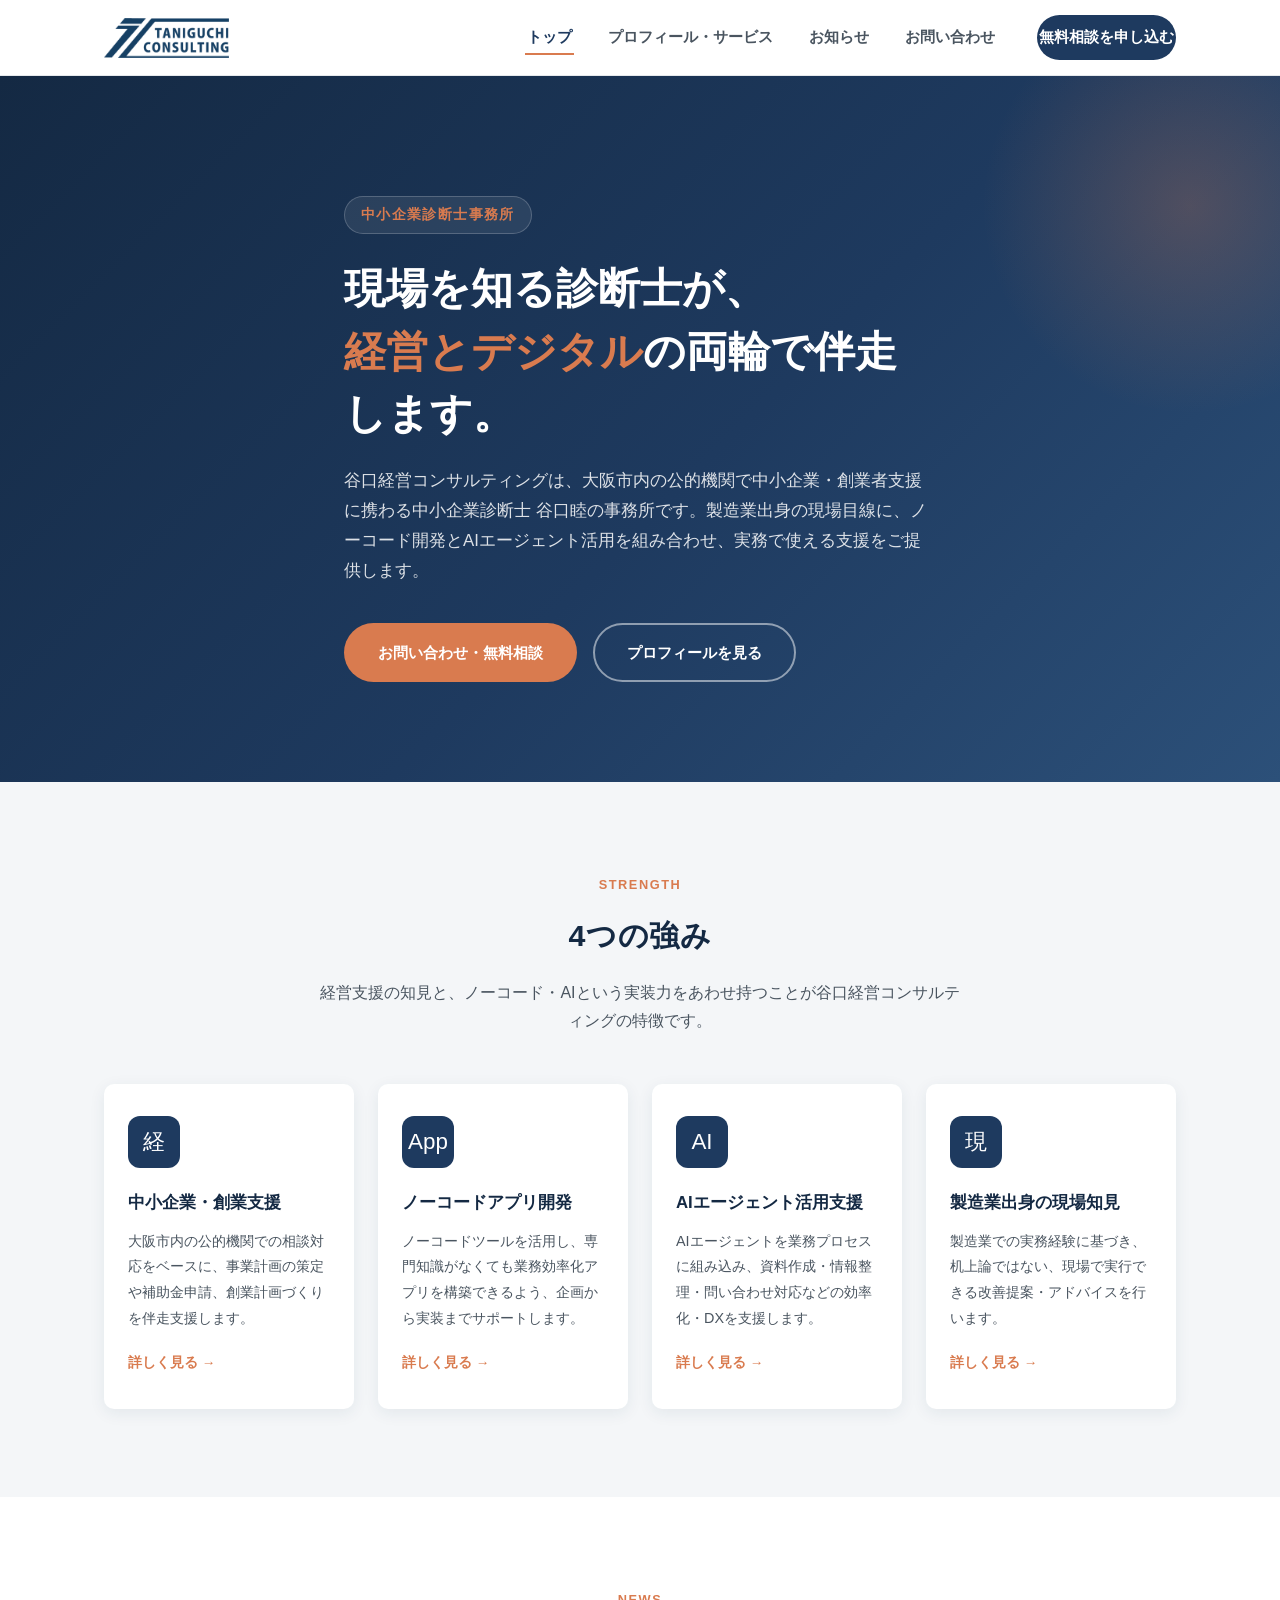
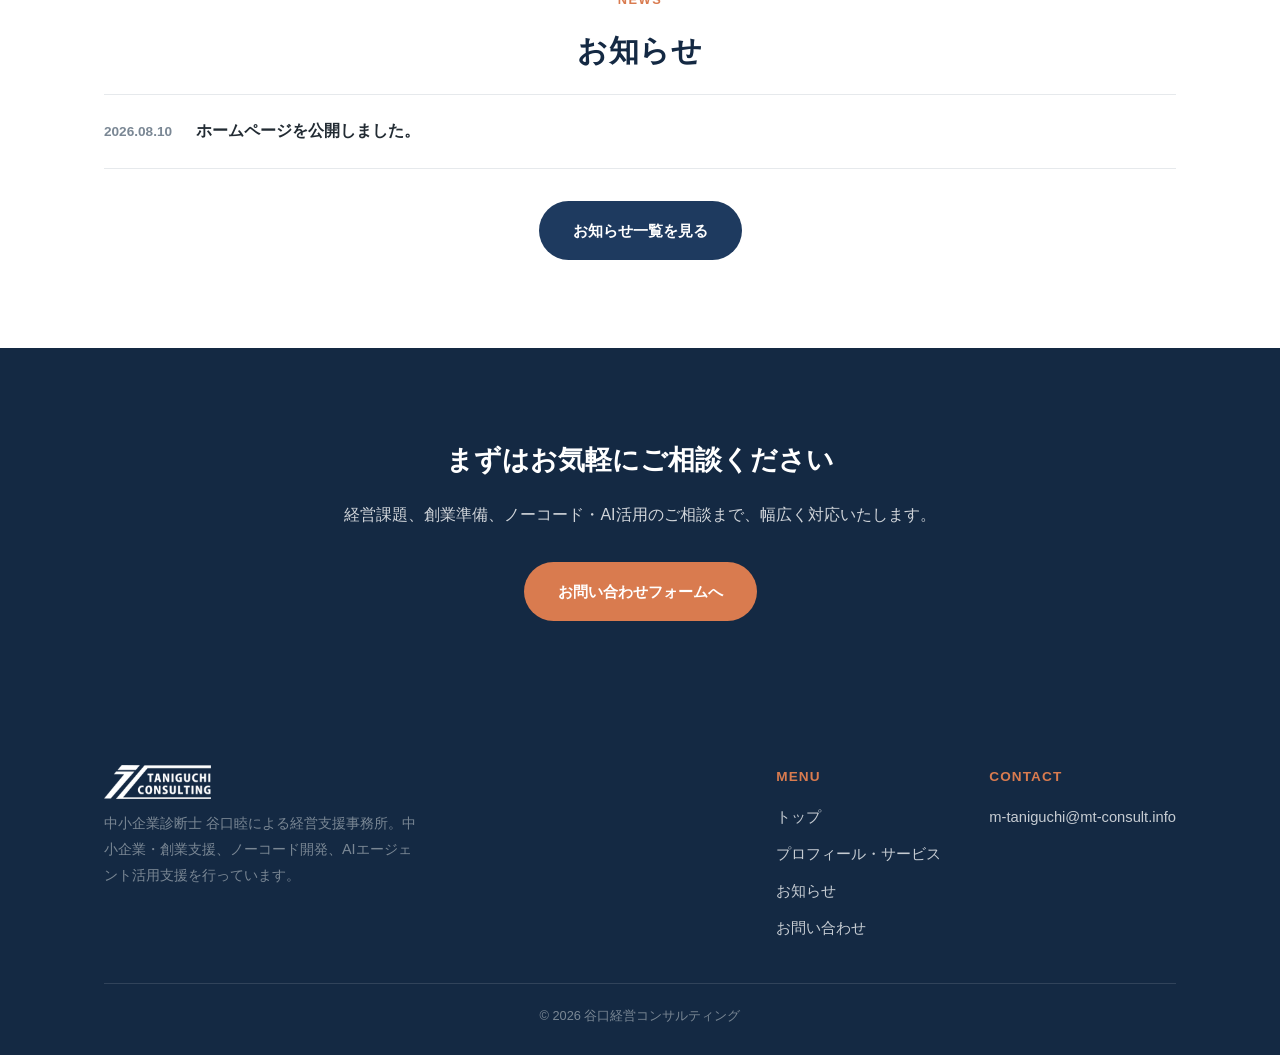
==== index.html @ 9f9dc119 "谷口経営コンサルティング ホームページ公開 トップ/プロフィール・サービス/お知らせ/お問い合わせの4ページ構成の静的サイト  Co-Authored-By: Claude Sonnet 5 <nor" ====
<!DOCTYPE html>
<html lang="ja">
<head>
<meta charset="UTF-8">
<meta name="viewport" content="width=device-width, initial-scale=1.0">
<title>谷口経営コンサルティング｜中小企業・創業支援 / ノーコード・AI活用支援</title>
<meta name="description" content="谷口経営コンサルティングは、中小企業診断士 谷口睦が中小企業・創業者の支援、ノーコードアプリ開発支援、AIエージェント活用支援を行う事務所です。">
<link rel="icon" type="image/png" href="images/favicon.png">
<link rel="stylesheet" href="css/style.css">
</head>
<body>

<header class="site-header">
  <div class="container">
    <a href="index.html" class="brand">
      <img src="images/logo.png" alt="谷口経営コンサルティング">
    </a>
    <nav class="main-nav">
      <ul>
        <li><a href="index.html" class="is-active">トップ</a></li>
        <li><a href="profile.html">プロフィール・サービス</a></li>
        <li><a href="news.html">お知らせ</a></li>
        <li><a href="contact.html">お問い合わせ</a></li>
      </ul>
      <a href="contact.html" class="nav-cta">無料相談を申し込む</a>
    </nav>
    <button class="nav-toggle" aria-label="メニューを開く" aria-expanded="false">
      <span></span><span></span><span></span>
    </button>
  </div>
</header>

<main>

  <section class="hero">
    <div class="container hero-inner">
      <span class="hero-eyebrow">中小企業診断士事務所</span>
      <h1>現場を知る診断士が、<br><span>経営とデジタル</span>の両輪で伴走します。</h1>
      <p>谷口経営コンサルティングは、大阪市内の公的機関で中小企業・創業者支援に携わる中小企業診断士 谷口睦の事務所です。製造業出身の現場目線に、ノーコード開発とAIエージェント活用を組み合わせ、実務で使える支援をご提供します。</p>
      <div class="hero-actions">
        <a href="contact.html" class="btn btn-primary">お問い合わせ・無料相談</a>
        <a href="profile.html" class="btn btn-outline">プロフィールを見る</a>
      </div>
    </div>
  </section>

  <section class="strengths">
    <div class="container">
      <div class="section-head">
        <span class="section-label">STRENGTH</span>
        <h2 class="section-title">4つの強み</h2>
        <p class="section-desc">経営支援の知見と、ノーコード・AIという実装力をあわせ持つことが谷口経営コンサルティングの特徴です。</p>
      </div>
      <div class="strength-grid">

        <div class="strength-card">
          <div class="strength-icon">経</div>
          <h3>中小企業・創業支援</h3>
          <p>大阪市内の公的機関での相談対応をベースに、事業計画の策定や補助金申請、創業計画づくりを伴走支援します。</p>
          <a href="profile.html#service-consulting" class="more-link">詳しく見る &rarr;</a>
        </div>

        <div class="strength-card">
          <div class="strength-icon">App</div>
          <h3>ノーコードアプリ開発</h3>
          <p>ノーコードツールを活用し、専門知識がなくても業務効率化アプリを構築できるよう、企画から実装までサポートします。</p>
          <a href="profile.html#service-nocode" class="more-link">詳しく見る &rarr;</a>
        </div>

        <div class="strength-card">
          <div class="strength-icon">AI</div>
          <h3>AIエージェント活用支援</h3>
          <p>AIエージェントを業務プロセスに組み込み、資料作成・情報整理・問い合わせ対応などの効率化・DXを支援します。</p>
          <a href="profile.html#service-ai" class="more-link">詳しく見る &rarr;</a>
        </div>

        <div class="strength-card">
          <div class="strength-icon">現</div>
          <h3>製造業出身の現場知見</h3>
          <p>製造業での実務経験に基づき、机上論ではない、現場で実行できる改善提案・アドバイスを行います。</p>
          <a href="profile.html#service-manufacturing" class="more-link">詳しく見る &rarr;</a>
        </div>

      </div>
    </div>
  </section>

  <section class="news-section">
    <div class="container">
      <div class="section-head">
        <span class="section-label">NEWS</span>
        <h2 class="section-title">お知らせ</h2>
      </div>
      <div class="news-preview-list">
        <a href="news.html" class="news-preview-item">
          <span class="news-date">2026.08.10</span>
          <span class="news-title">ホームページを公開しました。</span>
        </a>
      </div>
      <div class="news-more">
        <a href="news.html" class="btn btn-navy">お知らせ一覧を見る</a>
      </div>
    </div>
  </section>

  <section class="cta">
    <div class="container">
      <h2>まずはお気軽にご相談ください</h2>
      <p>経営課題、創業準備、ノーコード・AI活用のご相談まで、幅広く対応いたします。</p>
      <a href="contact.html" class="btn btn-primary">お問い合わせフォームへ</a>
    </div>
  </section>

</main>

<footer class="site-footer">
  <div class="container">
    <div class="footer-inner">
      <div class="footer-brand">
        <img src="images/logo.png" alt="谷口経営コンサルティング">
        <p>中小企業診断士 谷口睦による経営支援事務所。中小企業・創業支援、ノーコード開発、AIエージェント活用支援を行っています。</p>
      </div>
      <div class="footer-nav">
        <div>
          <h4>MENU</h4>
          <ul>
            <li><a href="index.html">トップ</a></li>
            <li><a href="profile.html">プロフィール・サービス</a></li>
            <li><a href="news.html">お知らせ</a></li>
            <li><a href="contact.html">お問い合わせ</a></li>
          </ul>
        </div>
        <div>
          <h4>CONTACT</h4>
          <ul>
            <li><a href="mailto:m-taniguchi@mt-consult.info">m-taniguchi@mt-consult.info</a></li>
          </ul>
        </div>
      </div>
    </div>
    <div class="footer-bottom">
      &copy; 2026 谷口経営コンサルティング
    </div>
  </div>
</footer>

<script src="js/main.js"></script>
</body>
</html>
---- css/style.css ----
/* ===== 変数 ===== */
:root {
  --navy: #1e3a5f;
  --navy-dark: #142943;
  --navy-light: #2c5079;
  --accent: #d97b4f;
  --accent-dark: #c2653a;
  --gray-900: #222b33;
  --gray-700: #4a5560;
  --gray-500: #7a8794;
  --gray-200: #e6e9ec;
  --gray-100: #f4f6f8;
  --white: #ffffff;
  --radius: 10px;
  --shadow: 0 4px 16px rgba(30, 58, 95, 0.08);
  --shadow-hover: 0 8px 24px rgba(30, 58, 95, 0.14);
  --max-width: 1120px;
  --header-height: 76px;
}

/* ===== リセット ===== */
* {
  margin: 0;
  padding: 0;
  box-sizing: border-box;
}

html {
  scroll-behavior: smooth;
}

body {
  font-family: "Hiragino Sans", "Yu Gothic", "Noto Sans JP", "Segoe UI", sans-serif;
  color: var(--gray-900);
  line-height: 1.8;
  background: var(--white);
  -webkit-font-smoothing: antialiased;
}

img {
  max-width: 100%;
  display: block;
}

a {
  color: inherit;
  text-decoration: none;
}

ul {
  list-style: none;
}

.container {
  max-width: var(--max-width);
  margin: 0 auto;
  padding: 0 24px;
}

section {
  padding: 88px 0;
}

.section-label {
  display: inline-block;
  font-size: 0.8rem;
  letter-spacing: 0.12em;
  color: var(--accent);
  font-weight: 700;
  margin-bottom: 12px;
}

.section-title {
  font-size: 1.9rem;
  font-weight: 700;
  color: var(--navy-dark);
  margin-bottom: 16px;
  letter-spacing: 0.02em;
}

.section-desc {
  color: var(--gray-700);
  margin-bottom: 48px;
  max-width: 640px;
}

.section-head {
  text-align: center;
}

.section-head .section-desc {
  margin-left: auto;
  margin-right: auto;
}

/* ===== ヘッダー ===== */
.site-header {
  position: sticky;
  top: 0;
  z-index: 100;
  height: var(--header-height);
  background: rgba(255, 255, 255, 0.96);
  backdrop-filter: blur(6px);
  border-bottom: 1px solid var(--gray-200);
}

.site-header .container {
  height: 100%;
  display: flex;
  align-items: center;
  justify-content: space-between;
}

.brand {
  display: flex;
  align-items: center;
}

.brand img {
  height: 40px;
  width: auto;
}

.main-nav {
  display: flex;
  align-items: center;
  gap: 40px;
}

.main-nav ul {
  display: flex;
  gap: 32px;
}

.main-nav a {
  font-size: 0.95rem;
  font-weight: 600;
  color: var(--gray-700);
  padding: 8px 2px;
  border-bottom: 2px solid transparent;
  transition: color 0.2s, border-color 0.2s;
}

.main-nav a:hover,
.main-nav a.is-active {
  color: var(--navy);
  border-color: var(--accent);
}

.nav-cta {
  background: var(--navy);
  color: var(--white) !important;
  padding: 10px 22px;
  border-radius: 999px;
  font-weight: 700;
  transition: background 0.2s;
}

.nav-cta:hover {
  background: var(--navy-light);
}

.nav-toggle {
  display: none;
  flex-direction: column;
  gap: 5px;
  background: none;
  border: none;
  cursor: pointer;
  padding: 8px;
}

.nav-toggle span {
  width: 24px;
  height: 2px;
  background: var(--navy-dark);
  transition: transform 0.2s, opacity 0.2s;
}

/* ===== フッター ===== */
.site-footer {
  background: var(--navy-dark);
  color: var(--gray-200);
  padding: 56px 0 28px;
}

.footer-inner {
  display: flex;
  justify-content: space-between;
  flex-wrap: wrap;
  gap: 32px;
  margin-bottom: 32px;
}

.footer-brand img {
  height: 34px;
  margin-bottom: 12px;
  filter: brightness(0) invert(1);
}

.footer-brand p {
  color: var(--gray-500);
  font-size: 0.9rem;
  max-width: 320px;
}

.footer-nav {
  display: flex;
  gap: 48px;
  flex-wrap: wrap;
}

.footer-nav h4 {
  font-size: 0.85rem;
  letter-spacing: 0.08em;
  color: var(--accent);
  margin-bottom: 14px;
}

.footer-nav li {
  margin-bottom: 8px;
}

.footer-nav a {
  color: var(--gray-200);
  font-size: 0.92rem;
  opacity: 0.85;
}

.footer-nav a:hover {
  opacity: 1;
  color: var(--accent);
}

.footer-bottom {
  border-top: 1px solid rgba(255, 255, 255, 0.12);
  padding-top: 20px;
  font-size: 0.8rem;
  color: var(--gray-500);
  text-align: center;
}

/* ===== ヒーロー(トップ) ===== */
.hero {
  background: linear-gradient(135deg, var(--navy-dark) 0%, var(--navy) 55%, var(--navy-light) 100%);
  color: var(--white);
  padding: 120px 0 100px;
  position: relative;
  overflow: hidden;
}

.hero::after {
  content: "";
  position: absolute;
  right: -120px;
  top: -80px;
  width: 420px;
  height: 420px;
  border-radius: 50%;
  background: radial-gradient(circle, rgba(217, 123, 79, 0.25) 0%, rgba(217, 123, 79, 0) 70%);
}

.hero-inner {
  max-width: 640px;
  position: relative;
  z-index: 1;
}

.hero-eyebrow {
  display: inline-block;
  font-size: 0.85rem;
  font-weight: 700;
  letter-spacing: 0.1em;
  color: var(--accent);
  background: rgba(255, 255, 255, 0.08);
  border: 1px solid rgba(255, 255, 255, 0.2);
  padding: 6px 16px;
  border-radius: 999px;
  margin-bottom: 24px;
}

.hero h1 {
  font-size: 2.6rem;
  line-height: 1.5;
  font-weight: 700;
  margin-bottom: 20px;
}

.hero h1 span {
  color: var(--accent);
}

.hero p {
  color: rgba(255, 255, 255, 0.85);
  font-size: 1.05rem;
  margin-bottom: 36px;
}

.hero-actions {
  display: flex;
  gap: 16px;
  flex-wrap: wrap;
}

/* ===== ボタン ===== */
.btn {
  display: inline-flex;
  align-items: center;
  justify-content: center;
  padding: 14px 32px;
  border-radius: 999px;
  font-weight: 700;
  font-size: 0.95rem;
  transition: transform 0.2s, box-shadow 0.2s, background 0.2s;
  border: 2px solid transparent;
}

.btn-primary {
  background: var(--accent);
  color: var(--white);
}

.btn-primary:hover {
  background: var(--accent-dark);
  transform: translateY(-2px);
  box-shadow: var(--shadow-hover);
}

.btn-outline {
  border-color: rgba(255, 255, 255, 0.5);
  color: var(--white);
}

.btn-outline:hover {
  border-color: var(--white);
  background: rgba(255, 255, 255, 0.08);
}

.btn-navy {
  background: var(--navy);
  color: var(--white);
}

.btn-navy:hover {
  background: var(--navy-light);
  transform: translateY(-2px);
  box-shadow: var(--shadow-hover);
}

/* ===== 強みカード ===== */
.strengths {
  background: var(--gray-100);
}

.strength-grid {
  display: grid;
  grid-template-columns: repeat(4, 1fr);
  gap: 24px;
}

.strength-card {
  background: var(--white);
  border-radius: var(--radius);
  padding: 32px 24px;
  box-shadow: var(--shadow);
  transition: transform 0.2s, box-shadow 0.2s;
}

.strength-card:hover {
  transform: translateY(-4px);
  box-shadow: var(--shadow-hover);
}

.strength-icon {
  width: 52px;
  height: 52px;
  border-radius: 12px;
  background: var(--navy);
  color: var(--white);
  display: flex;
  align-items: center;
  justify-content: center;
  font-size: 1.4rem;
  margin-bottom: 20px;
}

.strength-card h3 {
  font-size: 1.05rem;
  color: var(--navy-dark);
  margin-bottom: 10px;
}

.strength-card p {
  font-size: 0.9rem;
  color: var(--gray-700);
  margin-bottom: 16px;
}

.strength-card .more-link {
  font-size: 0.85rem;
  font-weight: 700;
  color: var(--accent);
}

/* ===== お知らせプレビュー ===== */
.news-preview-list {
  border-top: 1px solid var(--gray-200);
}

.news-preview-item {
  display: flex;
  gap: 24px;
  align-items: baseline;
  padding: 22px 0;
  border-bottom: 1px solid var(--gray-200);
}

.news-date {
  flex: 0 0 auto;
  font-size: 0.85rem;
  color: var(--gray-500);
  font-weight: 600;
}

.news-title {
  color: var(--gray-900);
  font-weight: 600;
}

.news-preview-item:hover .news-title {
  color: var(--accent);
}

.news-more {
  margin-top: 32px;
  text-align: center;
}

/* ===== CTA ===== */
.cta {
  background: var(--navy-dark);
  color: var(--white);
  text-align: center;
}

.cta h2 {
  font-size: 1.7rem;
  margin-bottom: 16px;
}

.cta p {
  color: rgba(255, 255, 255, 0.8);
  margin-bottom: 32px;
}

/* ===== ページヘッダー(下層ページ共通) ===== */
.page-hero {
  background: linear-gradient(120deg, var(--navy-dark), var(--navy));
  color: var(--white);
  padding: 72px 0 64px;
  text-align: center;
}

.page-hero .section-label {
  color: var(--accent);
}

.page-hero h1 {
  font-size: 2rem;
  font-weight: 700;
}

.page-hero p {
  color: rgba(255, 255, 255, 0.8);
  margin-top: 14px;
  max-width: 560px;
  margin-left: auto;
  margin-right: auto;
}

/* ===== プロフィールページ ===== */
.profile-block {
  display: grid;
  grid-template-columns: 260px 1fr;
  gap: 48px;
  align-items: start;
}

.profile-card {
  background: var(--gray-100);
  border-radius: var(--radius);
  padding: 32px 24px;
  text-align: center;
}

.profile-avatar {
  width: 120px;
  height: 120px;
  border-radius: 50%;
  background: var(--navy);
  color: var(--white);
  display: flex;
  align-items: center;
  justify-content: center;
  font-size: 2.2rem;
  font-weight: 700;
  margin: 0 auto 20px;
}

.profile-card h2 {
  font-size: 1.2rem;
  color: var(--navy-dark);
  margin-bottom: 4px;
}

.profile-card .role {
  font-size: 0.85rem;
  color: var(--accent);
  font-weight: 700;
  margin-bottom: 20px;
}

.profile-facts {
  text-align: left;
  font-size: 0.88rem;
  color: var(--gray-700);
  border-top: 1px solid var(--gray-200);
  padding-top: 18px;
}

.profile-facts dt {
  font-weight: 700;
  color: var(--navy-dark);
  margin-top: 12px;
}

.profile-facts dt:first-child {
  margin-top: 0;
}

.profile-facts dd {
  margin-top: 2px;
}

.profile-body h2 {
  font-size: 1.15rem;
  color: var(--navy-dark);
  margin: 28px 0 12px;
}

.profile-body h2:first-child {
  margin-top: 0;
}

.profile-body p {
  color: var(--gray-700);
}

/* ===== サービス詳細 ===== */
.service-detail {
  display: grid;
  grid-template-columns: 64px 1fr;
  gap: 24px;
  padding: 36px 0;
  border-bottom: 1px solid var(--gray-200);
}

.service-detail:last-child {
  border-bottom: none;
}

.service-detail .strength-icon {
  margin-bottom: 0;
}

.service-detail h3 {
  font-size: 1.15rem;
  color: var(--navy-dark);
  margin-bottom: 10px;
}

.service-detail p {
  color: var(--gray-700);
}

/* ===== お知らせ一覧ページ ===== */
.news-list-page .news-item {
  display: grid;
  grid-template-columns: 140px 1fr;
  gap: 24px;
  padding: 28px 0;
  border-bottom: 1px solid var(--gray-200);
}

.news-list-page .news-item:first-child {
  padding-top: 0;
}

.news-tag {
  display: inline-block;
  font-size: 0.72rem;
  font-weight: 700;
  color: var(--navy);
  background: var(--gray-100);
  border-radius: 999px;
  padding: 3px 12px;
  margin-bottom: 8px;
}

.news-item h3 {
  font-size: 1.05rem;
  color: var(--navy-dark);
  margin-bottom: 8px;
}

.news-item p {
  color: var(--gray-700);
  font-size: 0.94rem;
}

/* ===== お問い合わせページ ===== */
.contact-layout {
  display: grid;
  grid-template-columns: 1fr 1.3fr;
  gap: 56px;
}

.contact-info h2 {
  font-size: 1.1rem;
  color: var(--navy-dark);
  margin-bottom: 14px;
}

.contact-info p {
  color: var(--gray-700);
  margin-bottom: 24px;
}

.contact-info-item {
  display: flex;
  gap: 14px;
  align-items: flex-start;
  margin-bottom: 20px;
}

.contact-info-item .strength-icon {
  width: 40px;
  height: 40px;
  font-size: 1rem;
  flex: none;
  margin-bottom: 0;
}

.contact-info-item span {
  font-size: 0.9rem;
  color: var(--gray-700);
}

.contact-info-item strong {
  display: block;
  color: var(--navy-dark);
  font-size: 0.95rem;
}

.contact-form {
  background: var(--gray-100);
  border-radius: var(--radius);
  padding: 40px;
}

.form-group {
  margin-bottom: 22px;
}

.form-group label {
  display: block;
  font-size: 0.88rem;
  font-weight: 700;
  color: var(--navy-dark);
  margin-bottom: 8px;
}

.form-group .required {
  color: var(--accent);
  font-weight: 700;
  margin-left: 4px;
  font-size: 0.78rem;
}

.form-group input,
.form-group textarea {
  width: 100%;
  padding: 13px 16px;
  border: 1px solid var(--gray-200);
  border-radius: 8px;
  font-size: 0.95rem;
  font-family: inherit;
  background: var(--white);
  transition: border-color 0.2s, box-shadow 0.2s;
}

.form-group input:focus,
.form-group textarea:focus {
  outline: none;
  border-color: var(--navy);
  box-shadow: 0 0 0 3px rgba(30, 58, 95, 0.12);
}

.form-group textarea {
  resize: vertical;
  min-height: 140px;
}

.form-note {
  font-size: 0.82rem;
  color: var(--gray-500);
  margin-top: 16px;
}

.form-status {
  margin-top: 16px;
  font-size: 0.9rem;
  font-weight: 600;
  display: none;
}

.form-status.is-success {
  display: block;
  color: #1a7a4c;
}

.form-status.is-error {
  display: block;
  color: #b3403a;
}

/* ===== レスポンシブ ===== */
@media (max-width: 900px) {
  .strength-grid {
    grid-template-columns: repeat(2, 1fr);
  }

  .profile-block {
    grid-template-columns: 1fr;
  }

  .profile-card {
    max-width: 320px;
    margin: 0 auto;
  }

  .contact-layout {
    grid-template-columns: 1fr;
  }
}

@media (max-width: 720px) {
  section {
    padding: 64px 0;
  }

  .hero {
    padding: 96px 0 72px;
  }

  .hero h1 {
    font-size: 2rem;
  }

  .nav-toggle {
    display: flex;
  }

  .main-nav {
    position: fixed;
    top: var(--header-height);
    left: 0;
    right: 0;
    background: var(--white);
    flex-direction: column;
    align-items: stretch;
    padding: 24px;
    gap: 20px;
    border-bottom: 1px solid var(--gray-200);
    transform: translateY(-8px);
    opacity: 0;
    visibility: hidden;
    transition: transform 0.2s, opacity 0.2s, visibility 0.2s;
  }

  .main-nav.is-open {
    transform: translateY(0);
    opacity: 1;
    visibility: visible;
  }

  .main-nav ul {
    flex-direction: column;
    gap: 4px;
  }

  .main-nav a {
    display: block;
    padding: 12px 4px;
  }

  .nav-cta {
    text-align: center;
  }

  .strength-grid {
    grid-template-columns: 1fr;
  }

  .footer-inner {
    flex-direction: column;
  }

  .news-preview-item {
    flex-direction: column;
    gap: 4px;
  }

  .news-list-page .news-item {
    grid-template-columns: 1fr;
    gap: 8px;
  }

  .contact-form {
    padding: 28px 20px;
  }

  .service-detail {
    grid-template-columns: 48px 1fr;
  }
}
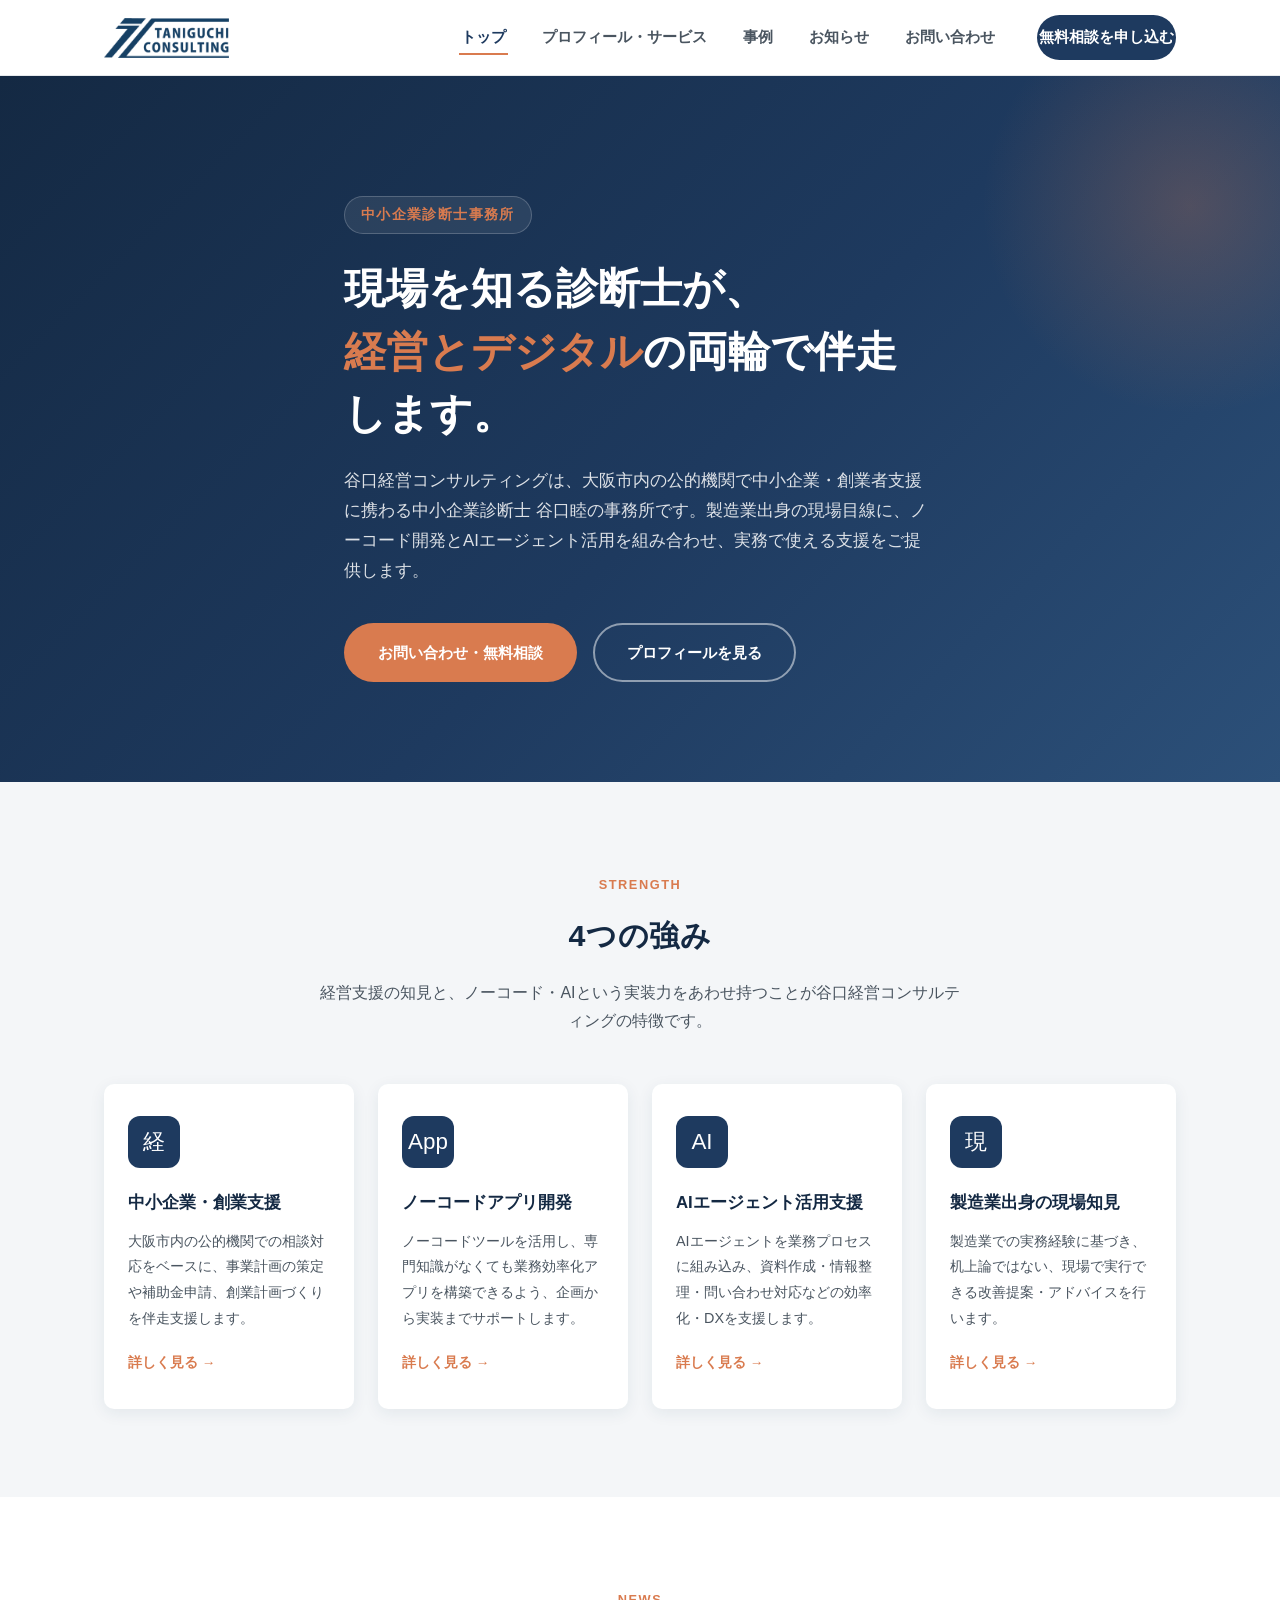
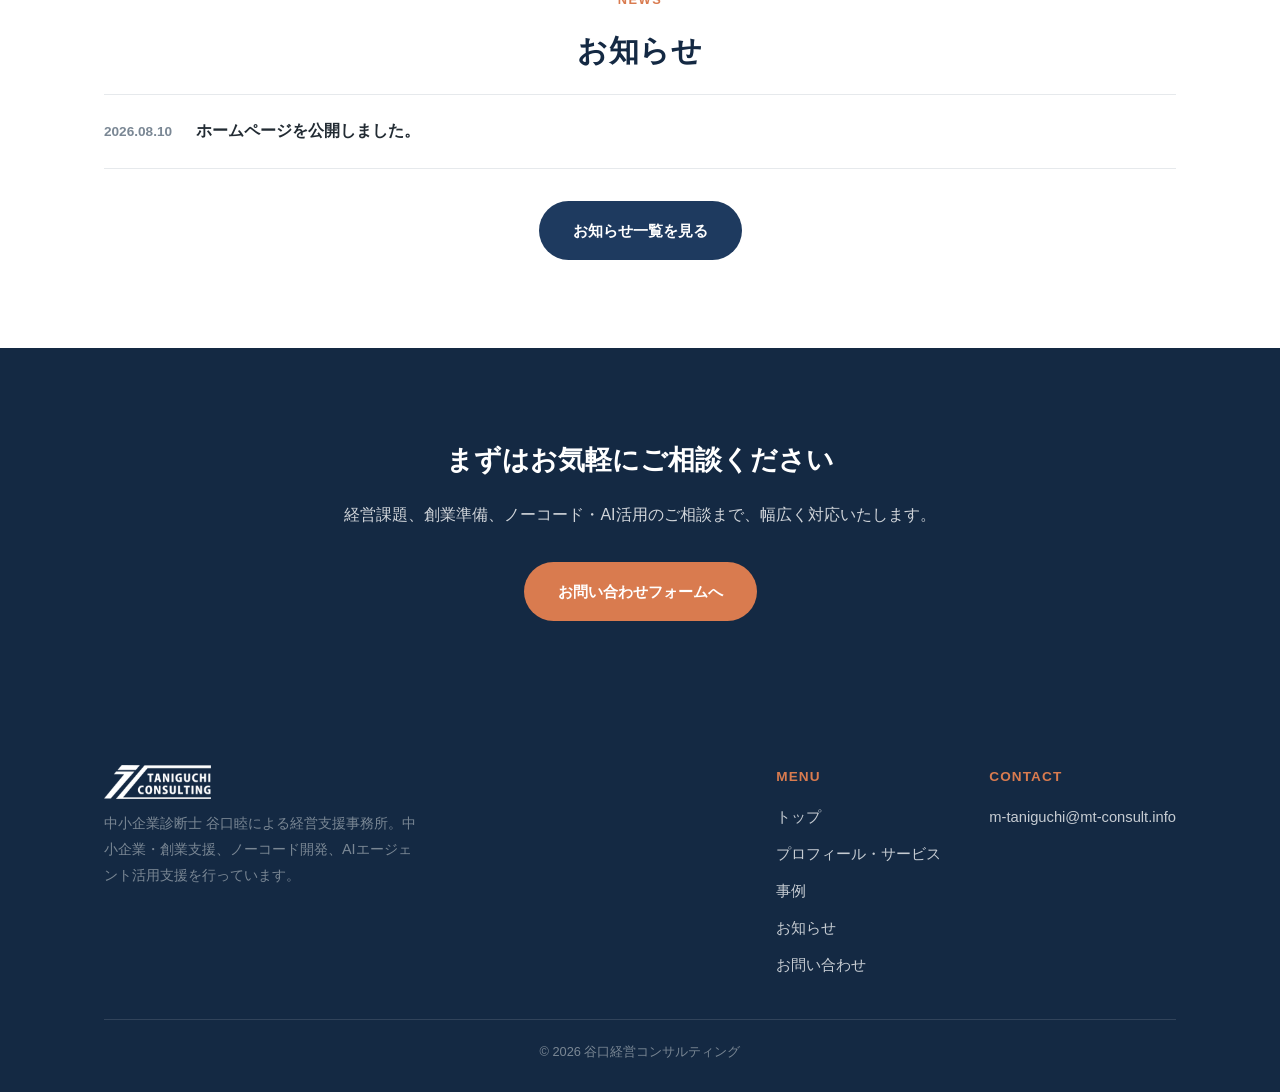
==== commit 4df18d80: "「事例」ページを追加し、支援実績を掲載 ノーコード・AI活用支援の事例4件を紹介するページを新設し、 全ページのナビゲーションに導線を追加。あわせてSEO用の sitemap.xml・robots.t" ====
--- a/index.html
+++ b/index.html
@@ -6,6 +6,7 @@
 <title>谷口経営コンサルティング｜中小企業・創業支援 / ノーコード・AI活用支援</title>
 <meta name="description" content="谷口経営コンサルティングは、中小企業診断士 谷口睦が中小企業・創業者の支援、ノーコードアプリ開発支援、AIエージェント活用支援を行う事務所です。">
 <link rel="icon" type="image/png" href="images/favicon.png">
+<link rel="canonical" href="https://mt-consult.info/">
 <link rel="stylesheet" href="css/style.css">
 </head>
 <body>
@@ -19,6 +20,7 @@
       <ul>
         <li><a href="index.html" class="is-active">トップ</a></li>
         <li><a href="profile.html">プロフィール・サービス</a></li>
+        <li><a href="cases.html">事例</a></li>
         <li><a href="news.html">お知らせ</a></li>
         <li><a href="contact.html">お問い合わせ</a></li>
       </ul>
@@ -126,6 +128,7 @@
           <ul>
             <li><a href="index.html">トップ</a></li>
             <li><a href="profile.html">プロフィール・サービス</a></li>
+            <li><a href="cases.html">事例</a></li>
             <li><a href="news.html">お知らせ</a></li>
             <li><a href="contact.html">お問い合わせ</a></li>
           </ul>
--- a/css/style.css
+++ b/css/style.css
@@ -618,6 +618,64 @@
   font-size: 0.94rem;
 }
 
+/* ===== 事例ページ ===== */
+.case-grid {
+  display: grid;
+  grid-template-columns: repeat(2, 1fr);
+  gap: 24px;
+}
+
+.case-card {
+  background: var(--white);
+  border-radius: var(--radius);
+  padding: 32px;
+  box-shadow: var(--shadow);
+  transition: transform 0.2s, box-shadow 0.2s;
+}
+
+.case-card:hover {
+  transform: translateY(-4px);
+  box-shadow: var(--shadow-hover);
+}
+
+.case-tag {
+  display: inline-block;
+  font-size: 0.72rem;
+  font-weight: 700;
+  color: var(--navy);
+  background: var(--gray-100);
+  border-radius: 999px;
+  padding: 3px 12px;
+  margin-bottom: 12px;
+}
+
+.case-card h3 {
+  font-size: 1.1rem;
+  color: var(--navy-dark);
+  margin-bottom: 18px;
+}
+
+.case-facts {
+  font-size: 0.9rem;
+  color: var(--gray-700);
+  border-top: 1px solid var(--gray-200);
+  padding-top: 16px;
+}
+
+.case-facts dt {
+  font-weight: 700;
+  color: var(--accent);
+  margin-top: 14px;
+}
+
+.case-facts dt:first-child {
+  margin-top: 0;
+}
+
+.case-facts dd {
+  margin-top: 4px;
+}
+
 /* ===== お問い合わせページ ===== */
 .contact-layout {
   display: grid;
@@ -738,6 +796,10 @@
 @media (max-width: 900px) {
   .strength-grid {
     grid-template-columns: repeat(2, 1fr);
+  }
+
+  .case-grid {
+    grid-template-columns: 1fr;
   }
 
   .profile-block {
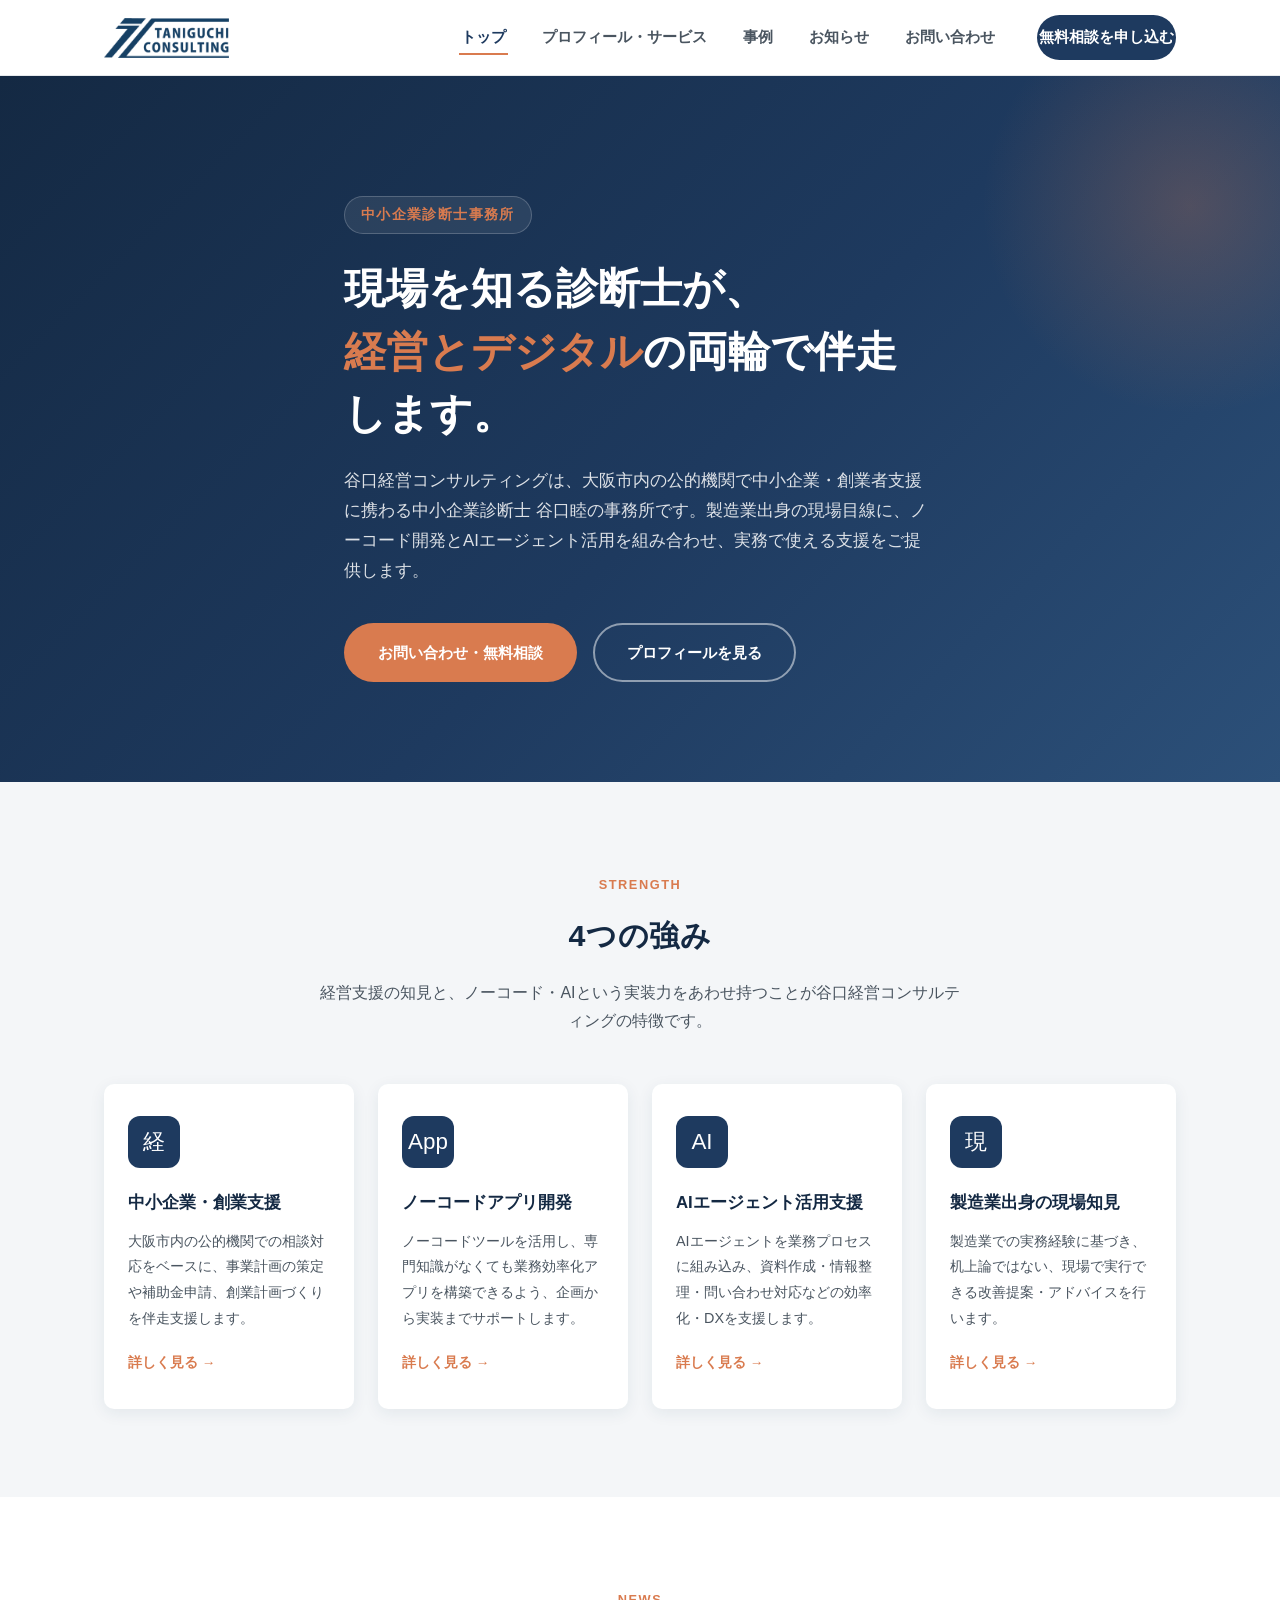
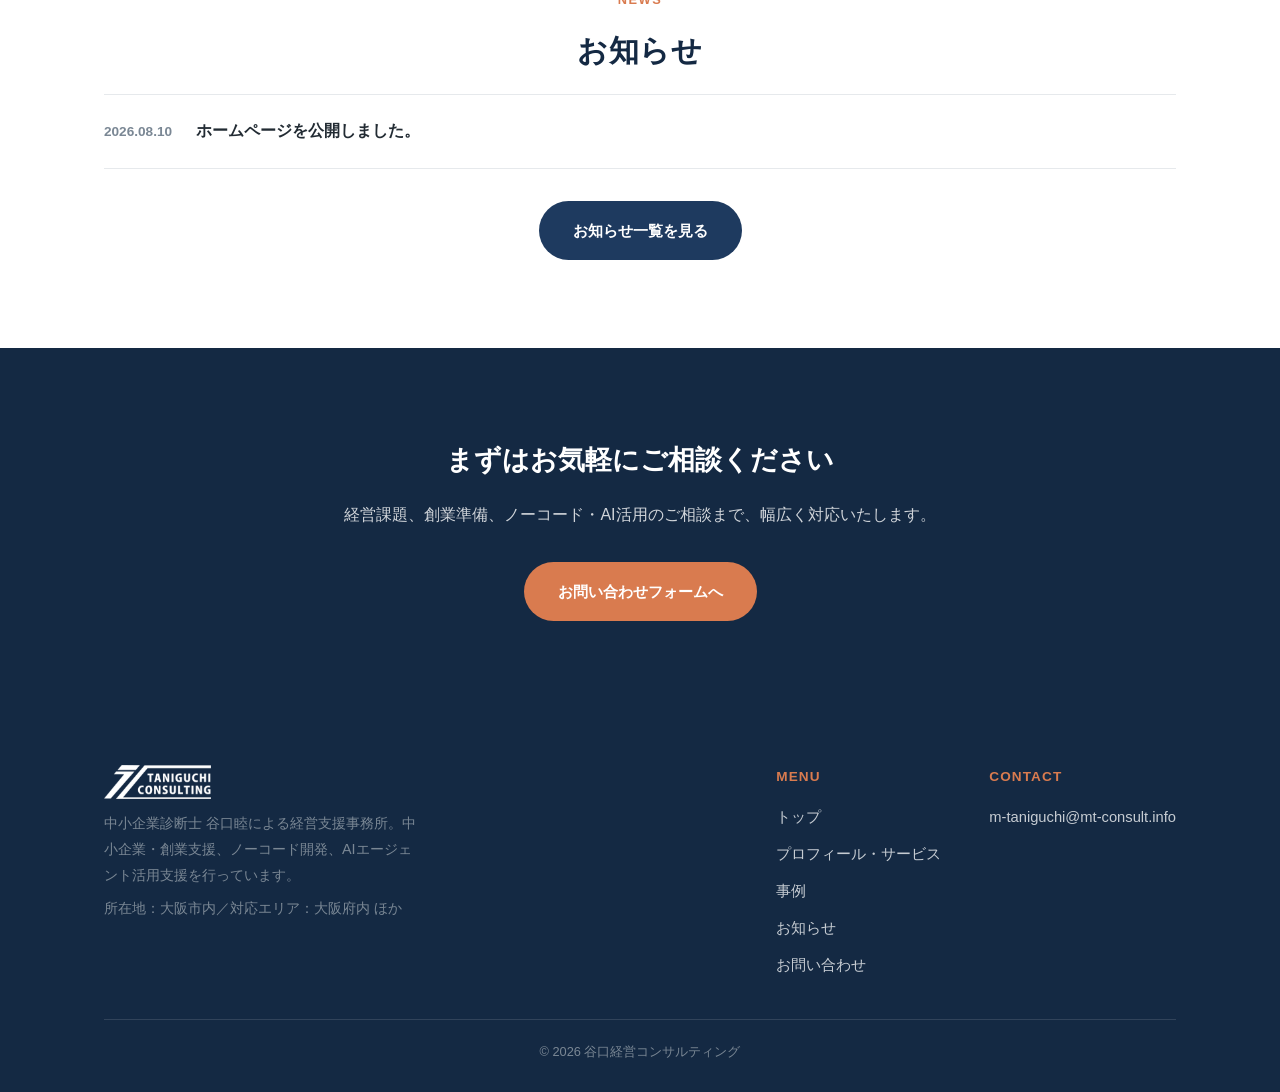
==== commit e3cdc25c: "SEO対策" ====
--- a/index.html
+++ b/index.html
@@ -3,11 +3,49 @@
 <head>
 <meta charset="UTF-8">
 <meta name="viewport" content="width=device-width, initial-scale=1.0">
-<title>谷口経営コンサルティング｜中小企業・創業支援 / ノーコード・AI活用支援</title>
-<meta name="description" content="谷口経営コンサルティングは、中小企業診断士 谷口睦が中小企業・創業者の支援、ノーコードアプリ開発支援、AIエージェント活用支援を行う事務所です。">
+<title>谷口経営コンサルティング｜大阪の中小企業診断士 創業支援・ノーコード/AI活用支援</title>
+<meta name="description" content="大阪の中小企業診断士 谷口睦による経営コンサルティング事務所。大阪市内で中小企業・創業者支援、ノーコードアプリ開発支援、AIエージェント活用支援を行っています。">
 <link rel="icon" type="image/png" href="images/favicon.png">
 <link rel="canonical" href="https://mt-consult.info/">
 <link rel="stylesheet" href="css/style.css">
+<meta property="og:type" content="website">
+<meta property="og:site_name" content="谷口経営コンサルティング">
+<meta property="og:title" content="谷口経営コンサルティング｜大阪の中小企業診断士 創業支援・ノーコード/AI活用支援">
+<meta property="og:description" content="大阪の中小企業診断士 谷口睦による経営コンサルティング事務所。大阪市内で中小企業・創業者支援、ノーコードアプリ開発支援、AIエージェント活用支援を行っています。">
+<meta property="og:url" content="https://mt-consult.info/">
+<meta property="og:image" content="https://mt-consult.info/images/logo.png">
+<meta property="og:locale" content="ja_JP">
+<meta name="twitter:card" content="summary">
+<meta name="twitter:title" content="谷口経営コンサルティング｜大阪の中小企業診断士 創業支援・ノーコード/AI活用支援">
+<meta name="twitter:description" content="大阪の中小企業診断士 谷口睦による経営コンサルティング事務所。大阪市内で中小企業・創業者支援、ノーコードアプリ開発支援、AIエージェント活用支援を行っています。">
+<meta name="twitter:image" content="https://mt-consult.info/images/logo.png">
+<script type="application/ld+json">
+{
+  "@context": "https://schema.org",
+  "@type": "ProfessionalService",
+  "name": "谷口経営コンサルティング",
+  "url": "https://mt-consult.info/",
+  "logo": "https://mt-consult.info/images/logo.png",
+  "image": "https://mt-consult.info/images/logo.png",
+  "email": "m-taniguchi@mt-consult.info",
+  "areaServed": {
+    "@type": "AdministrativeArea",
+    "name": "大阪府"
+  },
+  "address": {
+    "@type": "PostalAddress",
+    "addressLocality": "大阪市",
+    "addressRegion": "大阪府",
+    "addressCountry": "JP"
+  },
+  "founder": {
+    "@type": "Person",
+    "name": "谷口 睦",
+    "jobTitle": "中小企業診断士"
+  },
+  "description": "中小企業診断士 谷口睦による、中小企業・創業支援、ノーコードアプリ開発支援、AIエージェント活用支援を行う経営コンサルティング事務所。"
+}
+</script>
 </head>
 <body>
 
@@ -121,6 +159,7 @@
       <div class="footer-brand">
         <img src="images/logo.png" alt="谷口経営コンサルティング">
         <p>中小企業診断士 谷口睦による経営支援事務所。中小企業・創業支援、ノーコード開発、AIエージェント活用支援を行っています。</p>
+        <p class="footer-area">所在地：大阪市内／対応エリア：大阪府内 ほか</p>
       </div>
       <div class="footer-nav">
         <div>
--- a/css/style.css
+++ b/css/style.css
@@ -204,6 +204,11 @@
   max-width: 320px;
 }
 
+.footer-area {
+  margin-top: 8px;
+  font-size: 0.85rem !important;
+}
+
 .footer-nav {
   display: flex;
   gap: 48px;
@@ -494,17 +499,14 @@
 }
 
 .profile-avatar {
-  width: 120px;
-  height: 120px;
-  border-radius: 50%;
-  background: var(--navy);
-  color: var(--white);
-  display: flex;
-  align-items: center;
-  justify-content: center;
-  font-size: 2.2rem;
-  font-weight: 700;
+  width: 160px;
   margin: 0 auto 20px;
+}
+
+.profile-avatar img {
+  display: block;
+  width: 100%;
+  height: auto;
 }
 
 .profile-card h2 {
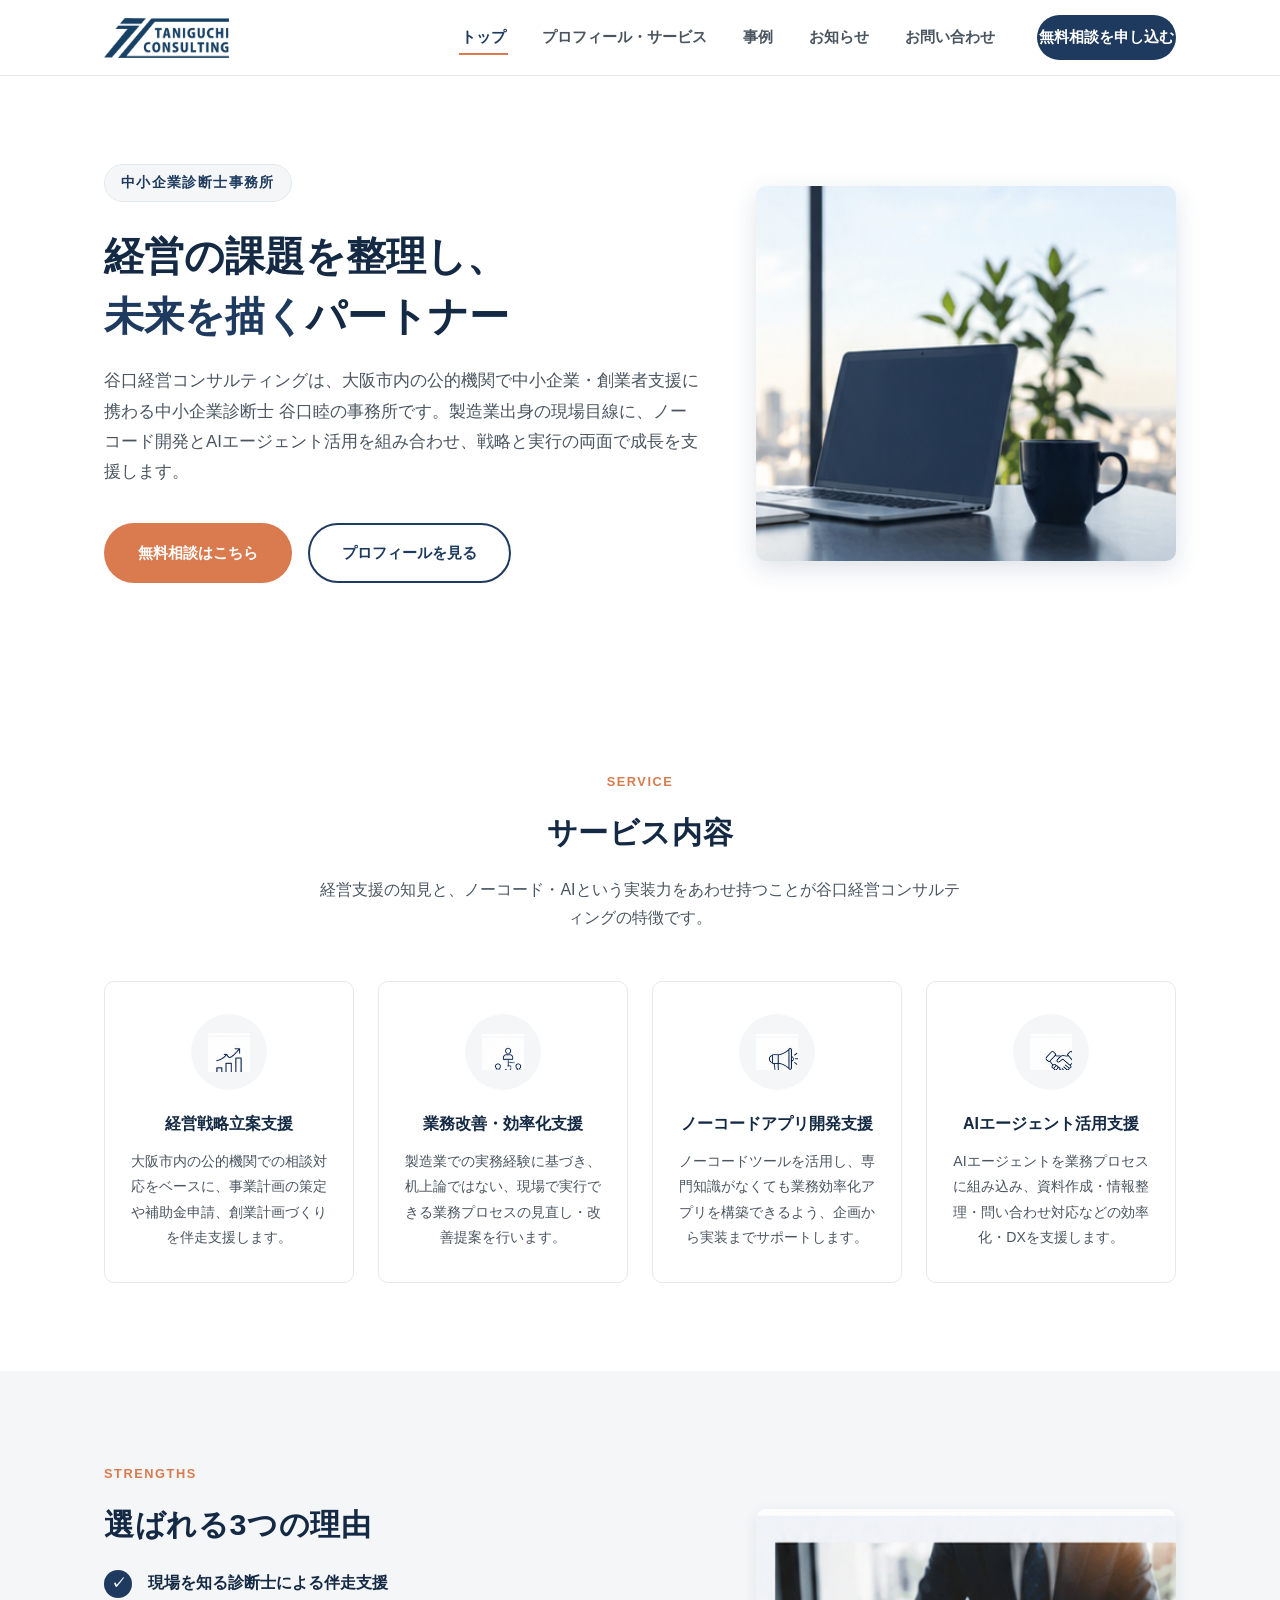
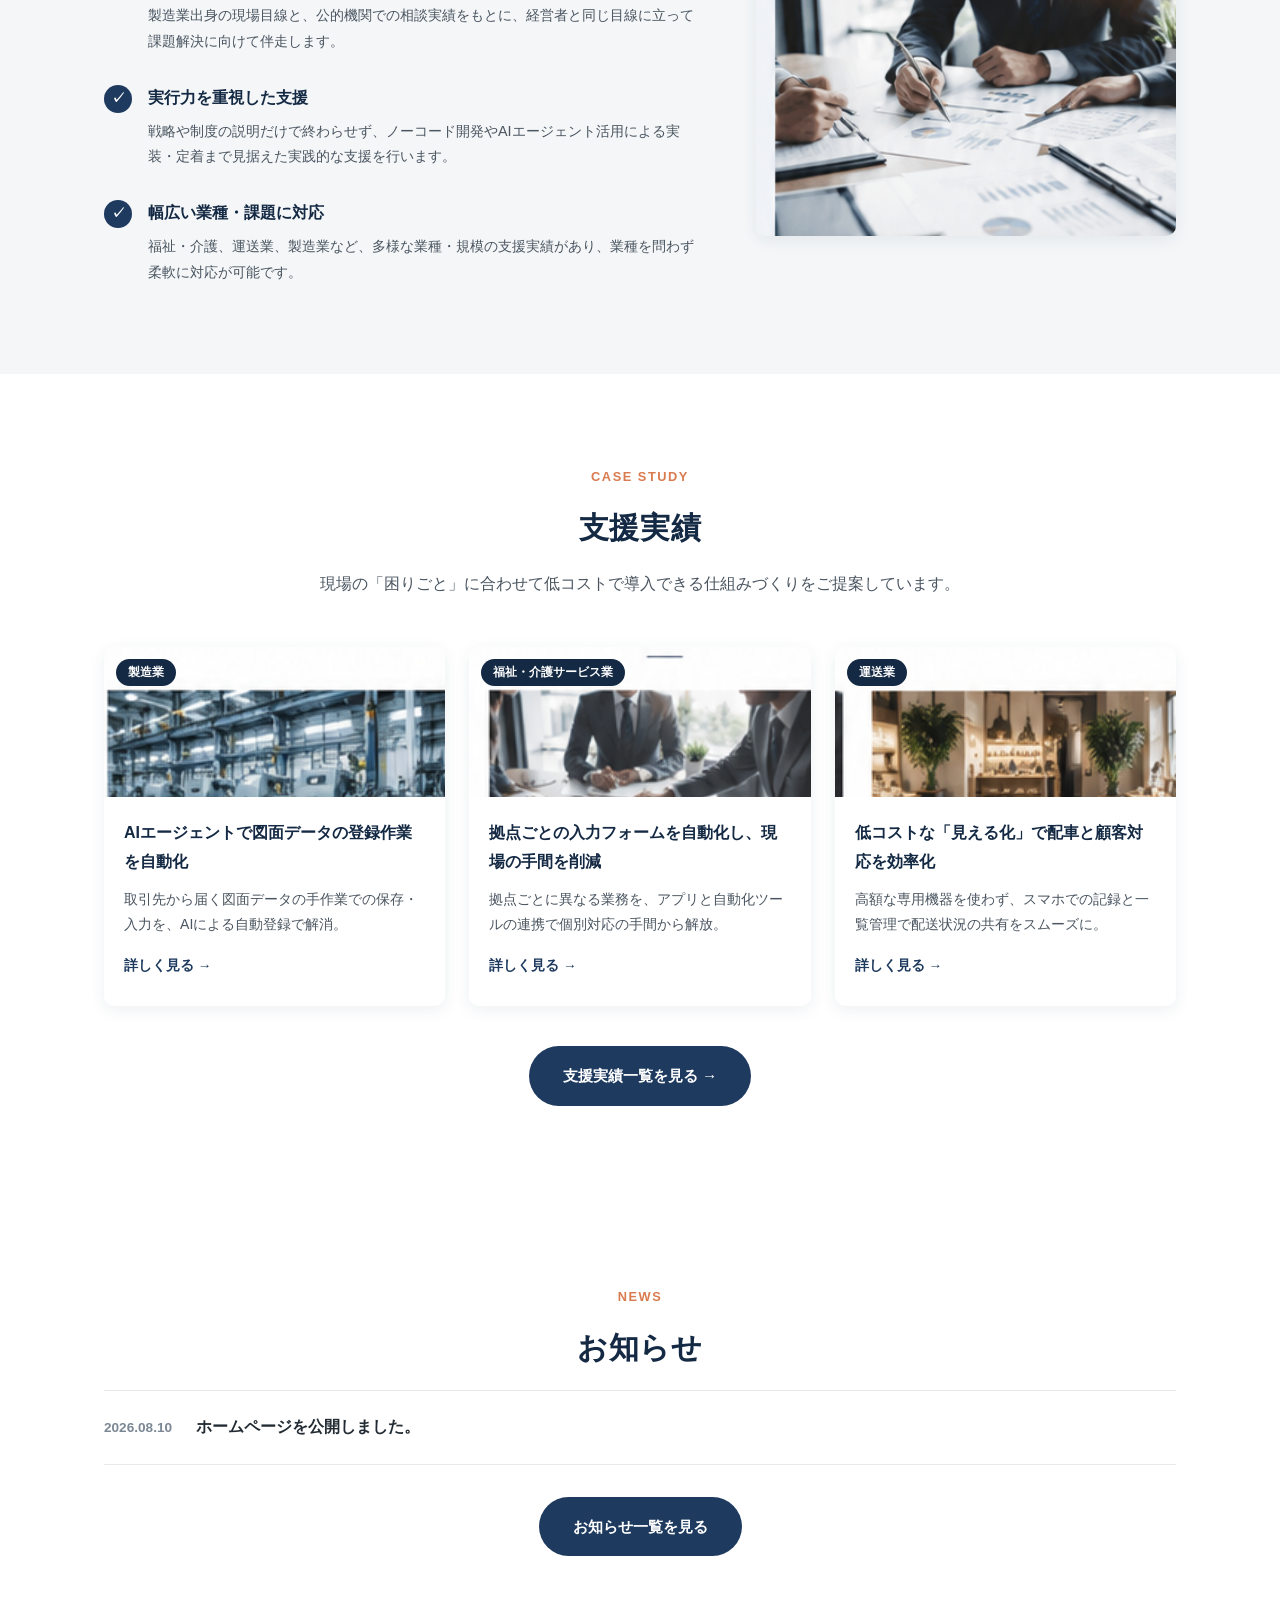
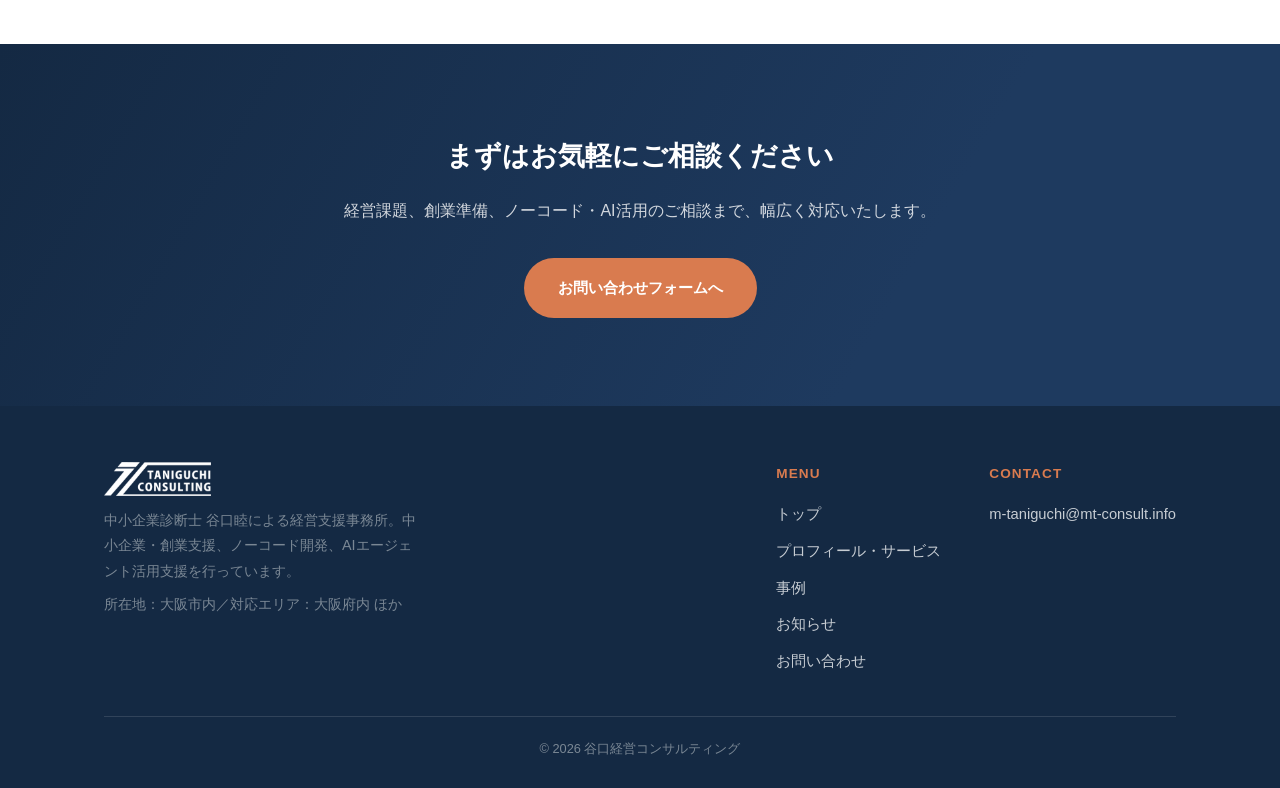
==== commit bfe24d05: "CHATGPTデザイン反映" ====
--- a/index.html
+++ b/index.html
@@ -1,8 +1,17 @@
 <!DOCTYPE html>
 <html lang="ja">
 <head>
+<!-- Google tag (gtag.js) -->
+<script async src="https://www.googletagmanager.com/gtag/js?id=G-FHK6B5BXHC"></script>
+<script>
+  window.dataLayer = window.dataLayer || [];
+  function gtag(){dataLayer.push(arguments);}
+  gtag('js', new Date());
+  gtag('config', 'G-FHK6B5BXHC');
+</script>
 <meta charset="UTF-8">
 <meta name="viewport" content="width=device-width, initial-scale=1.0">
+<meta name="google-site-verification" content="8qcHTVPtF7-eSEySMH46ZJhiQSOklkBpfkOnlJ3Kd9g" />
 <title>谷口経営コンサルティング｜大阪の中小企業診断士 創業支援・ノーコード/AI活用支援</title>
 <meta name="description" content="大阪の中小企業診断士 谷口睦による経営コンサルティング事務所。大阪市内で中小企業・創業者支援、ノーコードアプリ開発支援、AIエージェント活用支援を行っています。">
 <link rel="icon" type="image/png" href="images/favicon.png">
@@ -72,55 +81,147 @@
 
 <main>
 
-  <section class="hero">
-    <div class="container hero-inner">
-      <span class="hero-eyebrow">中小企業診断士事務所</span>
-      <h1>現場を知る診断士が、<br><span>経営とデジタル</span>の両輪で伴走します。</h1>
-      <p>谷口経営コンサルティングは、大阪市内の公的機関で中小企業・創業者支援に携わる中小企業診断士 谷口睦の事務所です。製造業出身の現場目線に、ノーコード開発とAIエージェント活用を組み合わせ、実務で使える支援をご提供します。</p>
-      <div class="hero-actions">
-        <a href="contact.html" class="btn btn-primary">お問い合わせ・無料相談</a>
-        <a href="profile.html" class="btn btn-outline">プロフィールを見る</a>
-      </div>
-    </div>
-  </section>
-
-  <section class="strengths">
+  <section class="hero-v2">
+    <div class="container">
+      <div class="hero-v2-text">
+        <span class="hero-eyebrow">中小企業診断士事務所</span>
+        <h1>経営の課題を整理し、<br><span>未来を描く</span>パートナー</h1>
+        <p>谷口経営コンサルティングは、大阪市内の公的機関で中小企業・創業者支援に携わる中小企業診断士 谷口睦の事務所です。製造業出身の現場目線に、ノーコード開発とAIエージェント活用を組み合わせ、戦略と実行の両面で成長を支援します。</p>
+        <div class="hero-actions">
+          <a href="contact.html" class="btn btn-primary">無料相談はこちら</a>
+          <a href="profile.html" class="btn btn-outline-navy">プロフィールを見る</a>
+        </div>
+      </div>
+      <div class="hero-v2-visual">
+        <img src="images/hero-visual.png" alt="谷口経営コンサルティングのオフィスワークイメージ">
+      </div>
+    </div>
+  </section>
+
+  <section class="services">
     <div class="container">
       <div class="section-head">
-        <span class="section-label">STRENGTH</span>
-        <h2 class="section-title">4つの強み</h2>
+        <span class="section-label">SERVICE</span>
+        <h2 class="section-title">サービス内容</h2>
         <p class="section-desc">経営支援の知見と、ノーコード・AIという実装力をあわせ持つことが谷口経営コンサルティングの特徴です。</p>
       </div>
-      <div class="strength-grid">
-
-        <div class="strength-card">
-          <div class="strength-icon">経</div>
-          <h3>中小企業・創業支援</h3>
+      <div class="service-icon-grid">
+
+        <div class="service-icon-card">
+          <div class="icon-box"><img src="images/icon-management.png" alt=""></div>
+          <h3>経営戦略立案支援</h3>
           <p>大阪市内の公的機関での相談対応をベースに、事業計画の策定や補助金申請、創業計画づくりを伴走支援します。</p>
-          <a href="profile.html#service-consulting" class="more-link">詳しく見る &rarr;</a>
-        </div>
-
-        <div class="strength-card">
-          <div class="strength-icon">App</div>
-          <h3>ノーコードアプリ開発</h3>
+        </div>
+
+        <div class="service-icon-card">
+          <div class="icon-box"><img src="images/icon-operations.png" alt=""></div>
+          <h3>業務改善・効率化支援</h3>
+          <p>製造業での実務経験に基づき、机上論ではない、現場で実行できる業務プロセスの見直し・改善提案を行います。</p>
+        </div>
+
+        <div class="service-icon-card">
+          <div class="icon-box"><img src="images/icon-nocode.png" alt=""></div>
+          <h3>ノーコードアプリ開発支援</h3>
           <p>ノーコードツールを活用し、専門知識がなくても業務効率化アプリを構築できるよう、企画から実装までサポートします。</p>
-          <a href="profile.html#service-nocode" class="more-link">詳しく見る &rarr;</a>
-        </div>
-
-        <div class="strength-card">
-          <div class="strength-icon">AI</div>
+        </div>
+
+        <div class="service-icon-card">
+          <div class="icon-box"><img src="images/icon-ai.png" alt=""></div>
           <h3>AIエージェント活用支援</h3>
           <p>AIエージェントを業務プロセスに組み込み、資料作成・情報整理・問い合わせ対応などの効率化・DXを支援します。</p>
-          <a href="profile.html#service-ai" class="more-link">詳しく見る &rarr;</a>
-        </div>
-
-        <div class="strength-card">
-          <div class="strength-icon">現</div>
-          <h3>製造業出身の現場知見</h3>
-          <p>製造業での実務経験に基づき、机上論ではない、現場で実行できる改善提案・アドバイスを行います。</p>
-          <a href="profile.html#service-manufacturing" class="more-link">詳しく見る &rarr;</a>
-        </div>
-
+        </div>
+
+      </div>
+    </div>
+  </section>
+
+  <section class="why-us">
+    <div class="container">
+      <div class="why-us-copy">
+        <span class="section-label">STRENGTHS</span>
+        <h2 class="section-title">選ばれる3つの理由</h2>
+        <div class="why-us-list">
+
+          <div class="why-us-item">
+            <div class="why-us-check">&#10003;</div>
+            <div>
+              <h3>現場を知る診断士による伴走支援</h3>
+              <p>製造業出身の現場目線と、公的機関での相談実績をもとに、経営者と同じ目線に立って課題解決に向けて伴走します。</p>
+            </div>
+          </div>
+
+          <div class="why-us-item">
+            <div class="why-us-check">&#10003;</div>
+            <div>
+              <h3>実行力を重視した支援</h3>
+              <p>戦略や制度の説明だけで終わらせず、ノーコード開発やAIエージェント活用による実装・定着まで見据えた実践的な支援を行います。</p>
+            </div>
+          </div>
+
+          <div class="why-us-item">
+            <div class="why-us-check">&#10003;</div>
+            <div>
+              <h3>幅広い業種・課題に対応</h3>
+              <p>福祉・介護、運送業、製造業など、多様な業種・規模の支援実績があり、業種を問わず柔軟に対応が可能です。</p>
+            </div>
+          </div>
+
+        </div>
+      </div>
+      <div class="why-us-visual">
+        <img src="images/strengths-meeting.png" alt="打ち合わせの様子">
+      </div>
+    </div>
+  </section>
+
+  <section class="case-preview">
+    <div class="container">
+      <div class="section-head">
+        <span class="section-label">CASE STUDY</span>
+        <h2 class="section-title">支援実績</h2>
+        <p class="section-desc">現場の「困りごと」に合わせて低コストで導入できる仕組みづくりをご提案しています。</p>
+      </div>
+      <div class="case-preview-grid">
+
+        <a href="cases.html#case-manufacturing" class="case-preview-card">
+          <div class="case-preview-photo">
+            <img src="images/case-manufacturing.png" alt="製造業の支援実績">
+            <span class="case-tag">製造業</span>
+          </div>
+          <div class="case-preview-body">
+            <h3>AIエージェントで図面データの登録作業を自動化</h3>
+            <p>取引先から届く図面データの手作業での保存・入力を、AIによる自動登録で解消。</p>
+            <span class="more-link">詳しく見る &rarr;</span>
+          </div>
+        </a>
+
+        <a href="cases.html#case-welfare" class="case-preview-card">
+          <div class="case-preview-photo">
+            <img src="images/case-welfare.png" alt="福祉・介護サービス業の支援実績">
+            <span class="case-tag">福祉・介護サービス業</span>
+          </div>
+          <div class="case-preview-body">
+            <h3>拠点ごとの入力フォームを自動化し、現場の手間を削減</h3>
+            <p>拠点ごとに異なる業務を、アプリと自動化ツールの連携で個別対応の手間から解放。</p>
+            <span class="more-link">詳しく見る &rarr;</span>
+          </div>
+        </a>
+
+        <a href="cases.html#case-transport" class="case-preview-card">
+          <div class="case-preview-photo">
+            <img src="images/case-transport.png" alt="運送業の支援実績">
+            <span class="case-tag">運送業</span>
+          </div>
+          <div class="case-preview-body">
+            <h3>低コストな「見える化」で配車と顧客対応を効率化</h3>
+            <p>高額な専用機器を使わず、スマホでの記録と一覧管理で配送状況の共有をスムーズに。</p>
+            <span class="more-link">詳しく見る &rarr;</span>
+          </div>
+        </a>
+
+      </div>
+      <div class="case-preview-more">
+        <a href="cases.html" class="btn btn-navy">支援実績一覧を見る &rarr;</a>
       </div>
     </div>
   </section>
@@ -143,7 +244,7 @@
     </div>
   </section>
 
-  <section class="cta">
+  <section class="cta cta-photo">
     <div class="container">
       <h2>まずはお気軽にご相談ください</h2>
       <p>経営課題、創業準備、ノーコード・AI活用のご相談まで、幅広く対応いたします。</p>
--- a/css/style.css
+++ b/css/style.css
@@ -341,6 +341,16 @@
   background: rgba(255, 255, 255, 0.08);
 }
 
+.btn-outline-navy {
+  border-color: var(--navy);
+  color: var(--navy);
+}
+
+.btn-outline-navy:hover {
+  background: var(--navy);
+  color: var(--white);
+}
+
 .btn-navy {
   background: var(--navy);
   color: var(--white);
@@ -794,8 +804,288 @@
   color: #b3403a;
 }
 
+/* ===== ヒーロー(トップ・新デザイン) ===== */
+.hero-v2 {
+  background: var(--white);
+  padding: 88px 0 96px;
+}
+
+.hero-v2 .container {
+  display: grid;
+  grid-template-columns: 1fr 420px;
+  gap: 56px;
+  align-items: center;
+}
+
+.hero-v2-text .hero-eyebrow {
+  display: inline-block;
+  font-size: 0.85rem;
+  font-weight: 700;
+  letter-spacing: 0.1em;
+  color: var(--navy);
+  background: var(--gray-100);
+  border: 1px solid var(--gray-200);
+  padding: 6px 16px;
+  border-radius: 999px;
+  margin-bottom: 24px;
+}
+
+.hero-v2-text h1 {
+  font-size: 2.5rem;
+  line-height: 1.5;
+  font-weight: 700;
+  color: var(--navy-dark);
+  margin-bottom: 20px;
+}
+
+.hero-v2-text h1 span {
+  color: var(--navy);
+}
+
+.hero-v2-text p {
+  color: var(--gray-700);
+  font-size: 1.05rem;
+  margin-bottom: 36px;
+}
+
+.hero-v2-visual img {
+  border-radius: var(--radius);
+  box-shadow: var(--shadow-hover);
+  width: 100%;
+  height: auto;
+}
+
+/* ===== サービスアイコンカード ===== */
+.service-icon-grid {
+  display: grid;
+  grid-template-columns: repeat(4, 1fr);
+  gap: 24px;
+}
+
+.service-icon-card {
+  background: var(--white);
+  border: 1px solid var(--gray-200);
+  border-radius: var(--radius);
+  padding: 32px 22px;
+  text-align: center;
+  transition: transform 0.2s, box-shadow 0.2s;
+}
+
+.service-icon-card:hover {
+  transform: translateY(-4px);
+  box-shadow: var(--shadow);
+}
+
+.service-icon-card .icon-box {
+  width: 76px;
+  height: 76px;
+  margin: 0 auto 20px;
+  border-radius: 50%;
+  background: var(--gray-100);
+  display: flex;
+  align-items: center;
+  justify-content: center;
+}
+
+.service-icon-card .icon-box img {
+  width: 42px;
+  height: auto;
+}
+
+.service-icon-card h3 {
+  font-size: 1rem;
+  color: var(--navy-dark);
+  margin-bottom: 10px;
+}
+
+.service-icon-card p {
+  font-size: 0.88rem;
+  color: var(--gray-700);
+}
+
+/* ===== 選ばれる理由(チェックリスト+写真) ===== */
+.why-us {
+  background: var(--gray-100);
+}
+
+.why-us .container {
+  display: grid;
+  grid-template-columns: 1fr 420px;
+  gap: 56px;
+  align-items: center;
+}
+
+.why-us-list {
+  margin-top: 8px;
+}
+
+.why-us-item {
+  display: flex;
+  gap: 16px;
+  margin-bottom: 28px;
+}
+
+.why-us-item:last-child {
+  margin-bottom: 0;
+}
+
+.why-us-check {
+  flex: none;
+  width: 28px;
+  height: 28px;
+  border-radius: 50%;
+  background: var(--navy);
+  color: var(--white);
+  display: flex;
+  align-items: center;
+  justify-content: center;
+  font-size: 0.9rem;
+  font-weight: 700;
+  margin-top: 2px;
+}
+
+.why-us-item h3 {
+  font-size: 1.02rem;
+  color: var(--navy-dark);
+  margin-bottom: 6px;
+}
+
+.why-us-item p {
+  font-size: 0.9rem;
+  color: var(--gray-700);
+}
+
+.why-us-visual img {
+  border-radius: var(--radius);
+  box-shadow: var(--shadow);
+  width: 100%;
+  height: auto;
+}
+
+/* ===== 支援実績プレビュー(トップ) ===== */
+.case-preview-grid {
+  display: grid;
+  grid-template-columns: repeat(3, 1fr);
+  gap: 24px;
+}
+
+.case-preview-card {
+  background: var(--white);
+  border-radius: var(--radius);
+  overflow: hidden;
+  box-shadow: var(--shadow);
+  transition: transform 0.2s, box-shadow 0.2s;
+}
+
+.case-preview-card:hover {
+  transform: translateY(-4px);
+  box-shadow: var(--shadow-hover);
+}
+
+.case-preview-photo {
+  position: relative;
+}
+
+.case-preview-photo img {
+  width: 100%;
+  height: 150px;
+  object-fit: cover;
+}
+
+.case-preview-photo .case-tag {
+  position: absolute;
+  top: 12px;
+  left: 12px;
+  margin-bottom: 0;
+  background: var(--navy-dark);
+  color: var(--white);
+}
+
+.case-preview-body {
+  padding: 22px 20px 26px;
+}
+
+.case-preview-body h3 {
+  font-size: 1rem;
+  color: var(--navy-dark);
+  margin-bottom: 10px;
+}
+
+.case-preview-body p {
+  font-size: 0.88rem;
+  color: var(--gray-700);
+  margin-bottom: 14px;
+}
+
+.case-preview-body .more-link {
+  font-size: 0.85rem;
+  font-weight: 700;
+  color: var(--navy);
+}
+
+.case-preview-more {
+  margin-top: 40px;
+  text-align: center;
+}
+
+/* ===== CTA(強調背景) ===== */
+.cta-photo {
+  background: linear-gradient(120deg, var(--navy-dark), var(--navy) 70%);
+}
+
+/* ===== 事例カード写真(事例ページ) ===== */
+.case-card-photo {
+  position: relative;
+  margin: -32px -32px 24px;
+}
+
+.case-card-photo img {
+  width: 100%;
+  height: 150px;
+  object-fit: cover;
+  border-radius: var(--radius) var(--radius) 0 0;
+}
+
+.case-card-photo .case-tag {
+  position: absolute;
+  top: 12px;
+  left: 12px;
+  margin-bottom: 0;
+  background: var(--navy-dark);
+  color: var(--white);
+}
+
+.case-card-photo + h3 {
+  margin-top: 0;
+}
+
 /* ===== レスポンシブ ===== */
 @media (max-width: 900px) {
+  .hero-v2 .container {
+    grid-template-columns: 1fr;
+  }
+
+  .hero-v2-visual {
+    order: -1;
+    max-width: 360px;
+  }
+
+  .service-icon-grid {
+    grid-template-columns: repeat(2, 1fr);
+  }
+
+  .why-us .container {
+    grid-template-columns: 1fr;
+  }
+
+  .why-us-visual {
+    order: -1;
+  }
+
+  .case-preview-grid {
+    grid-template-columns: 1fr;
+  }
+
   .strength-grid {
     grid-template-columns: repeat(2, 1fr);
   }
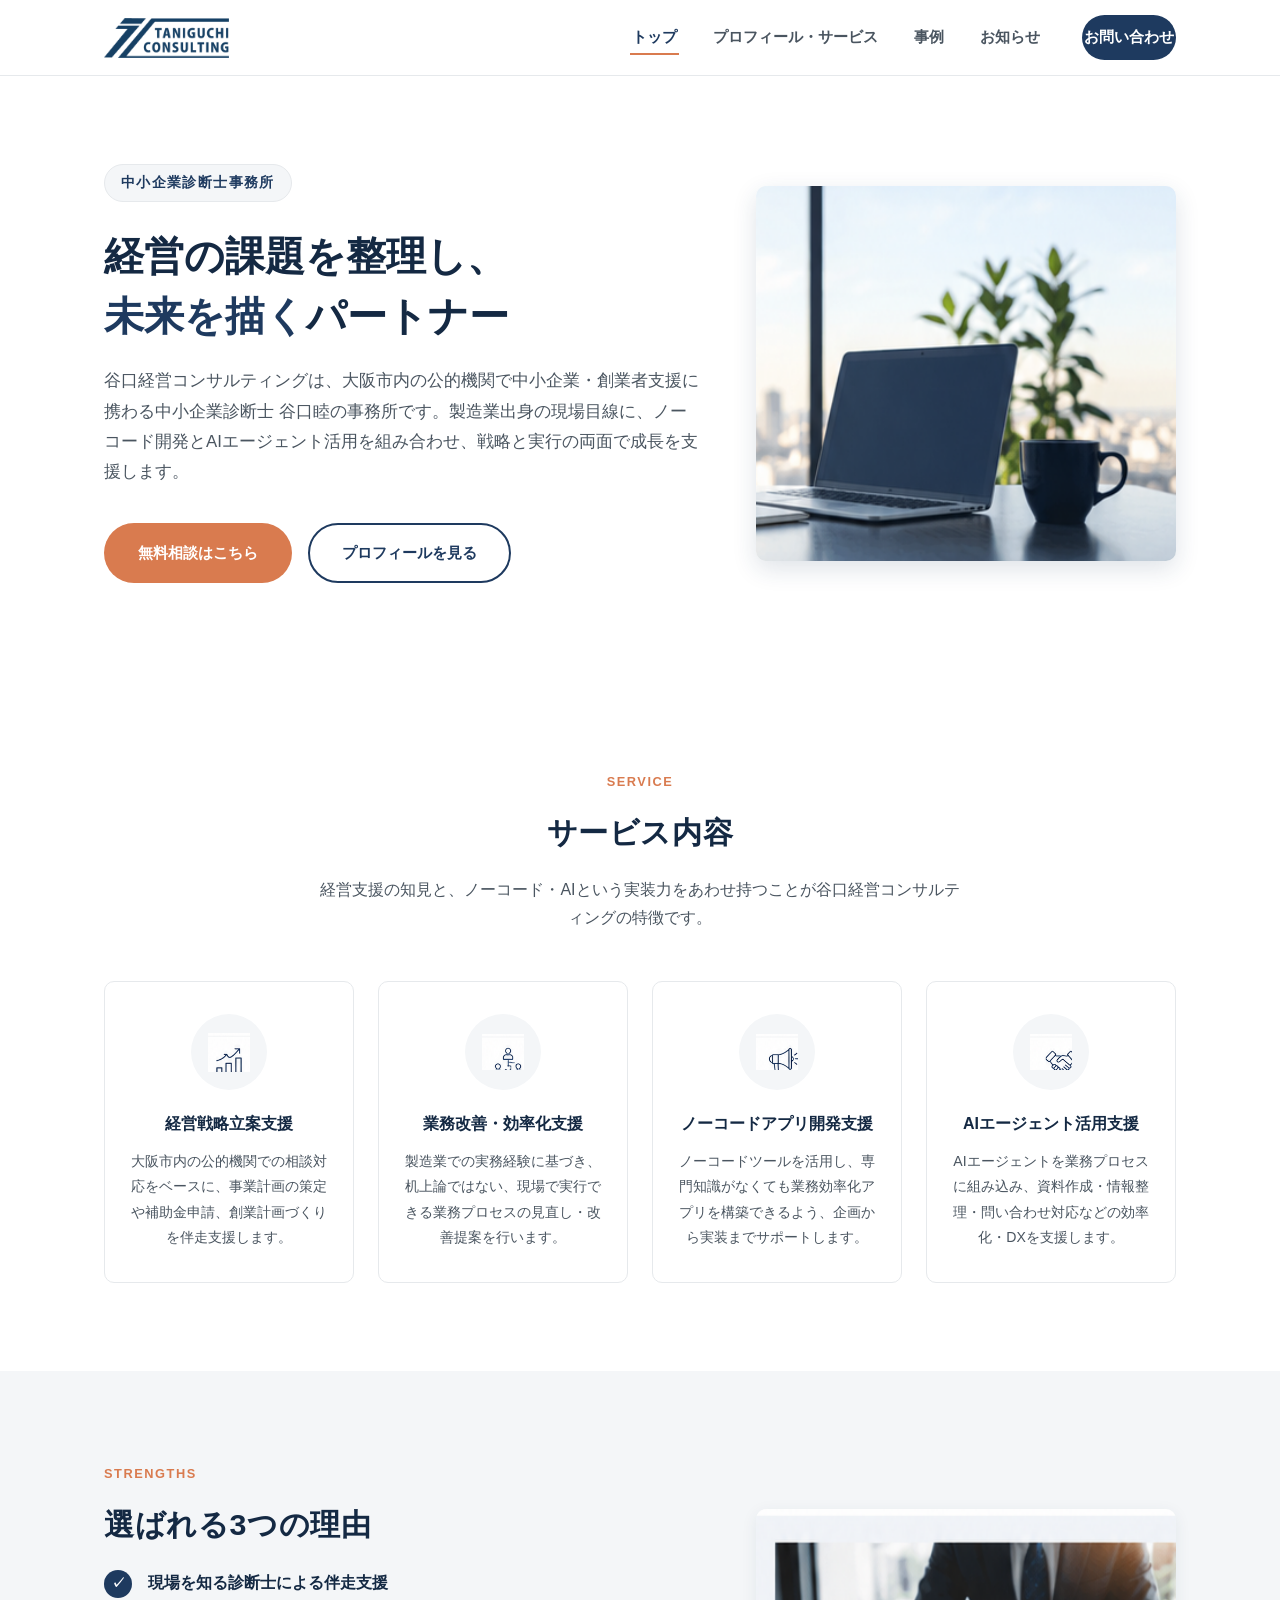
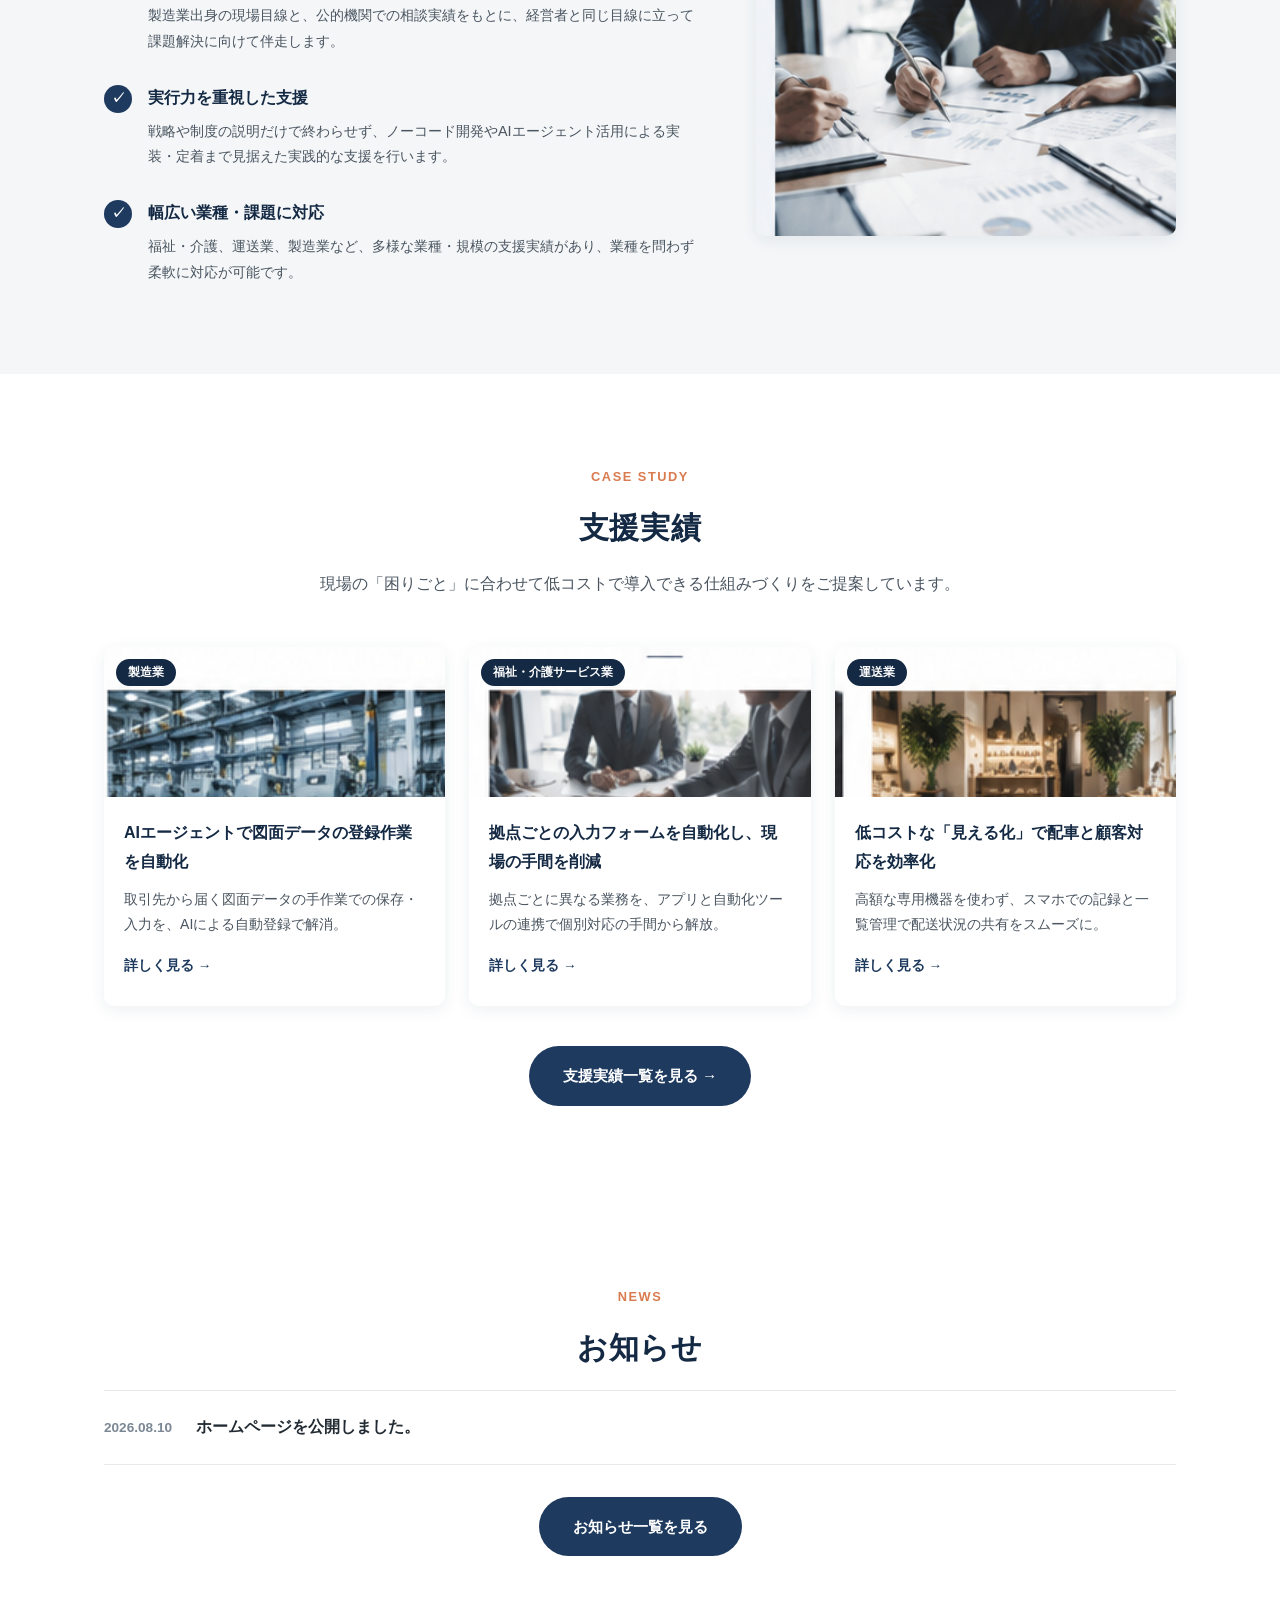
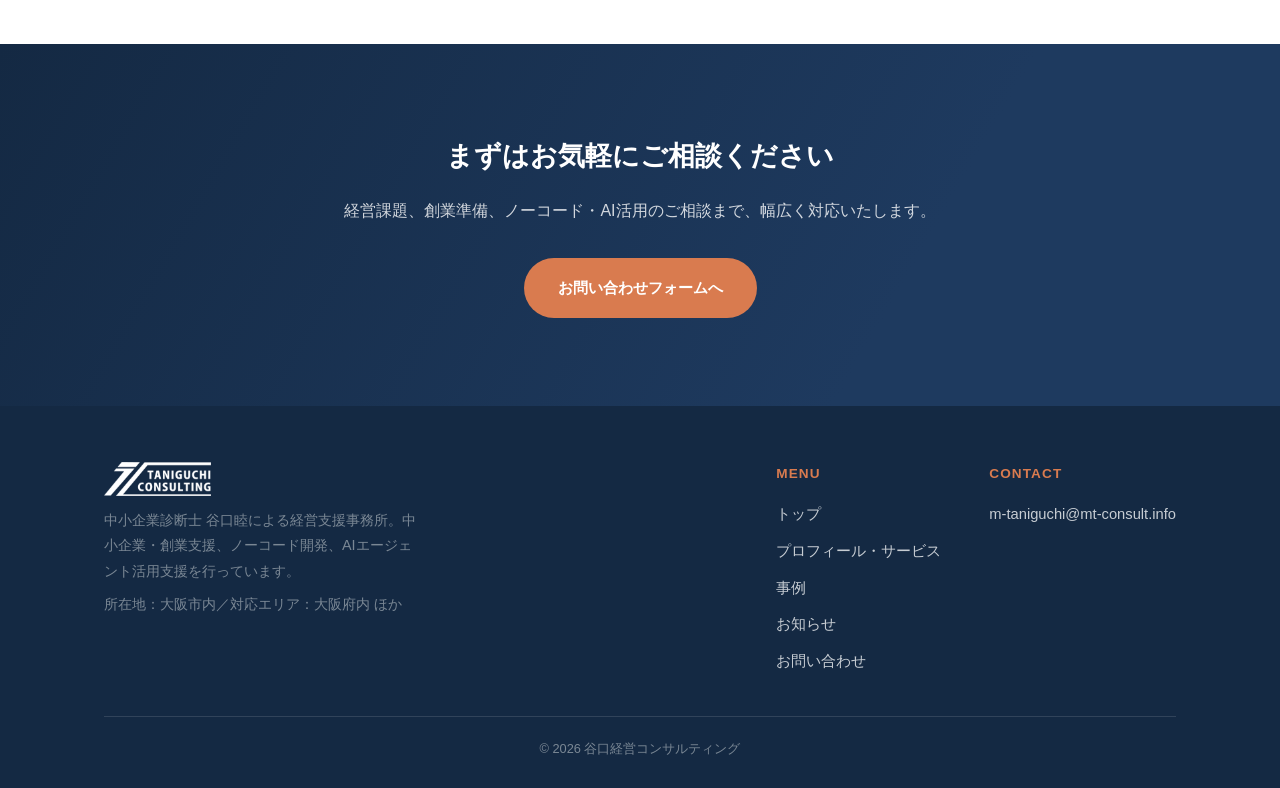
==== commit 728e7f72: "8/17" ====
--- a/index.html
+++ b/index.html
@@ -69,9 +69,8 @@
         <li><a href="profile.html">プロフィール・サービス</a></li>
         <li><a href="cases.html">事例</a></li>
         <li><a href="news.html">お知らせ</a></li>
-        <li><a href="contact.html">お問い合わせ</a></li>
       </ul>
-      <a href="contact.html" class="nav-cta">無料相談を申し込む</a>
+      <a href="contact.html" class="nav-cta">お問い合わせ</a>
     </nav>
     <button class="nav-toggle" aria-label="メニューを開く" aria-expanded="false">
       <span></span><span></span><span></span>
